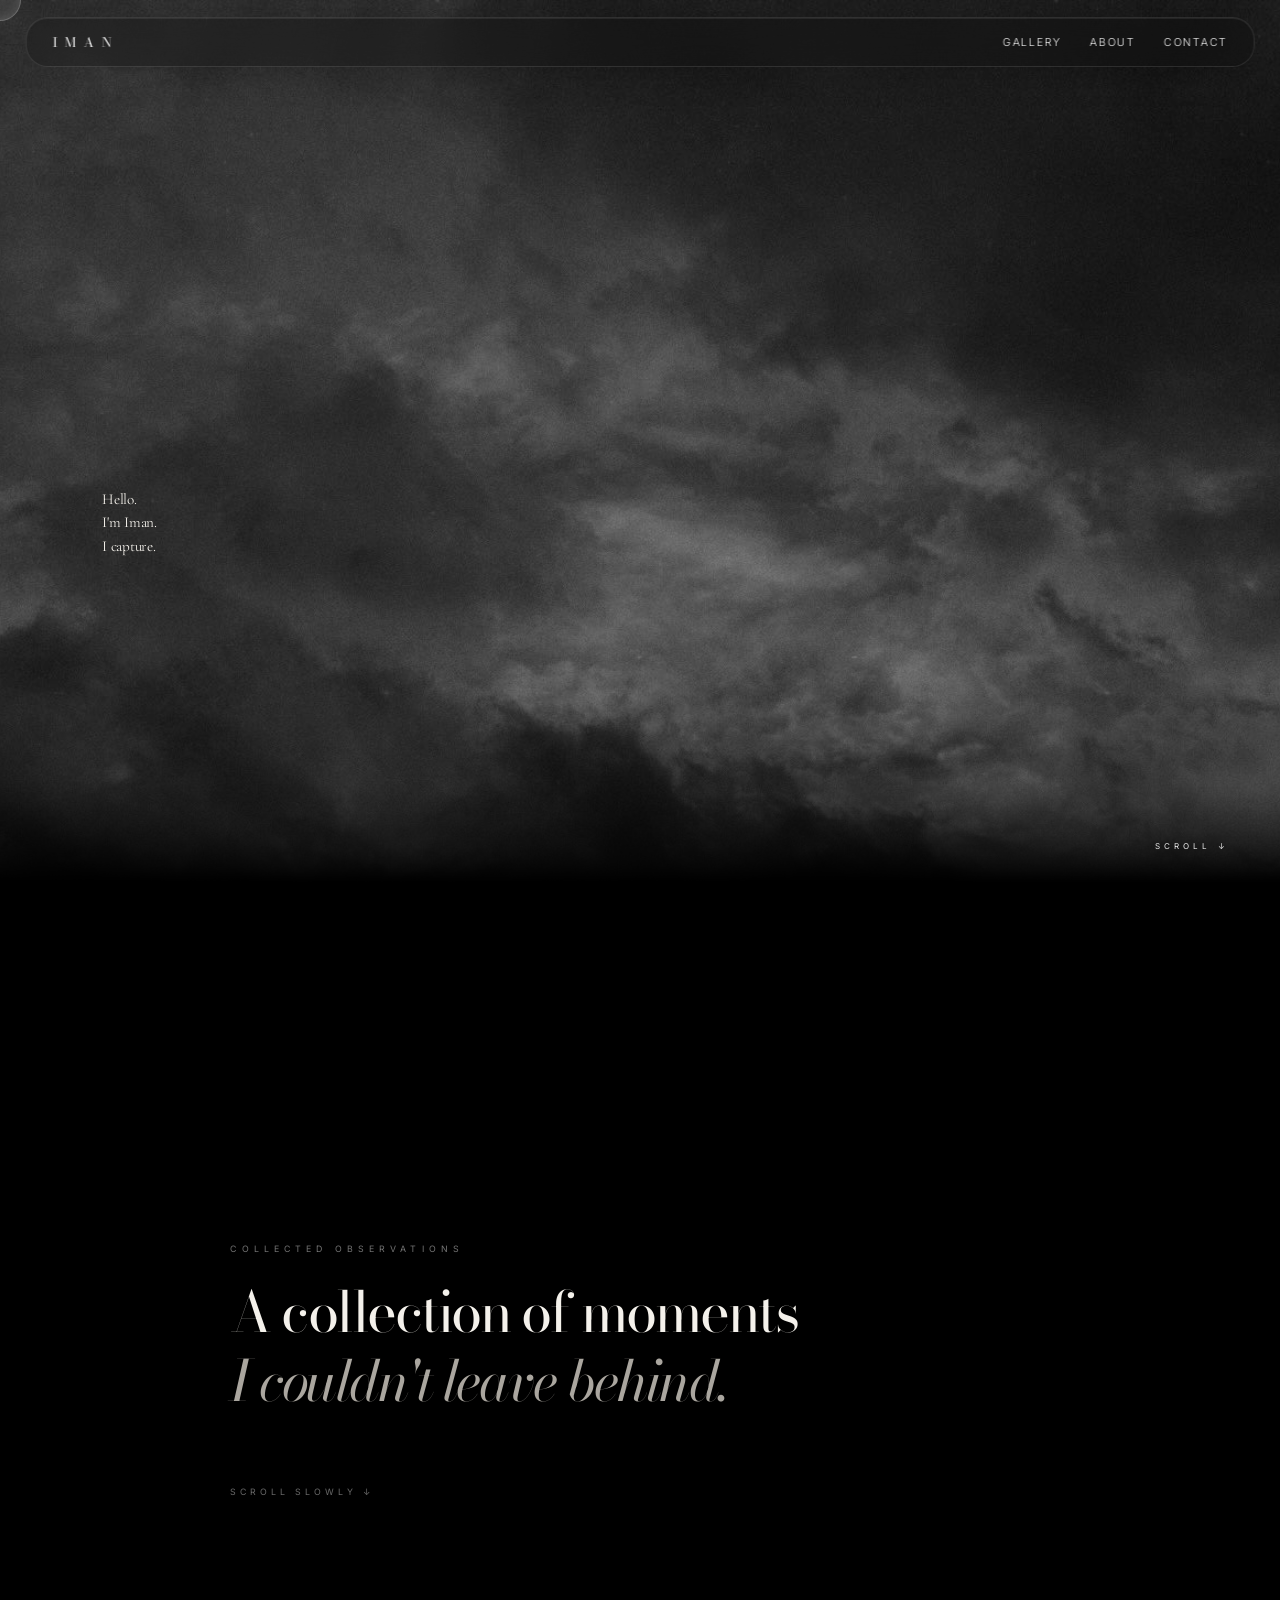
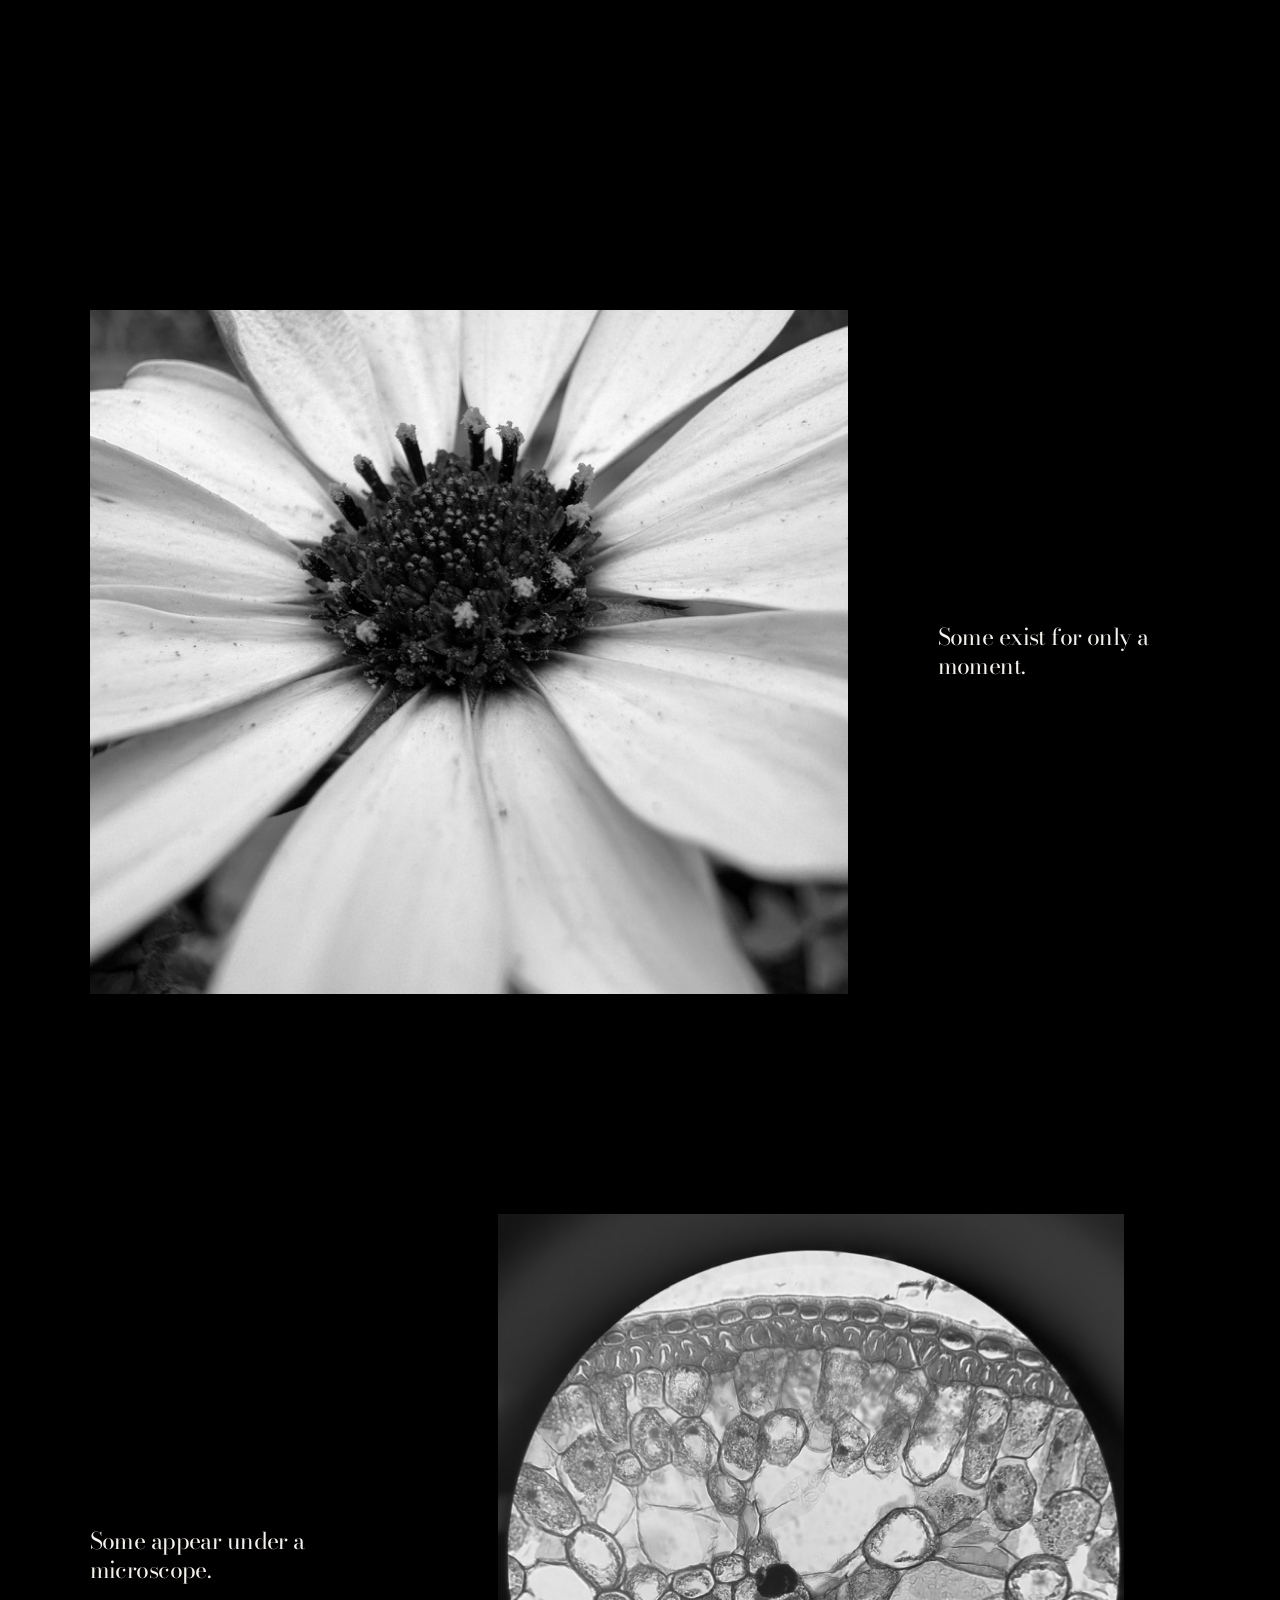
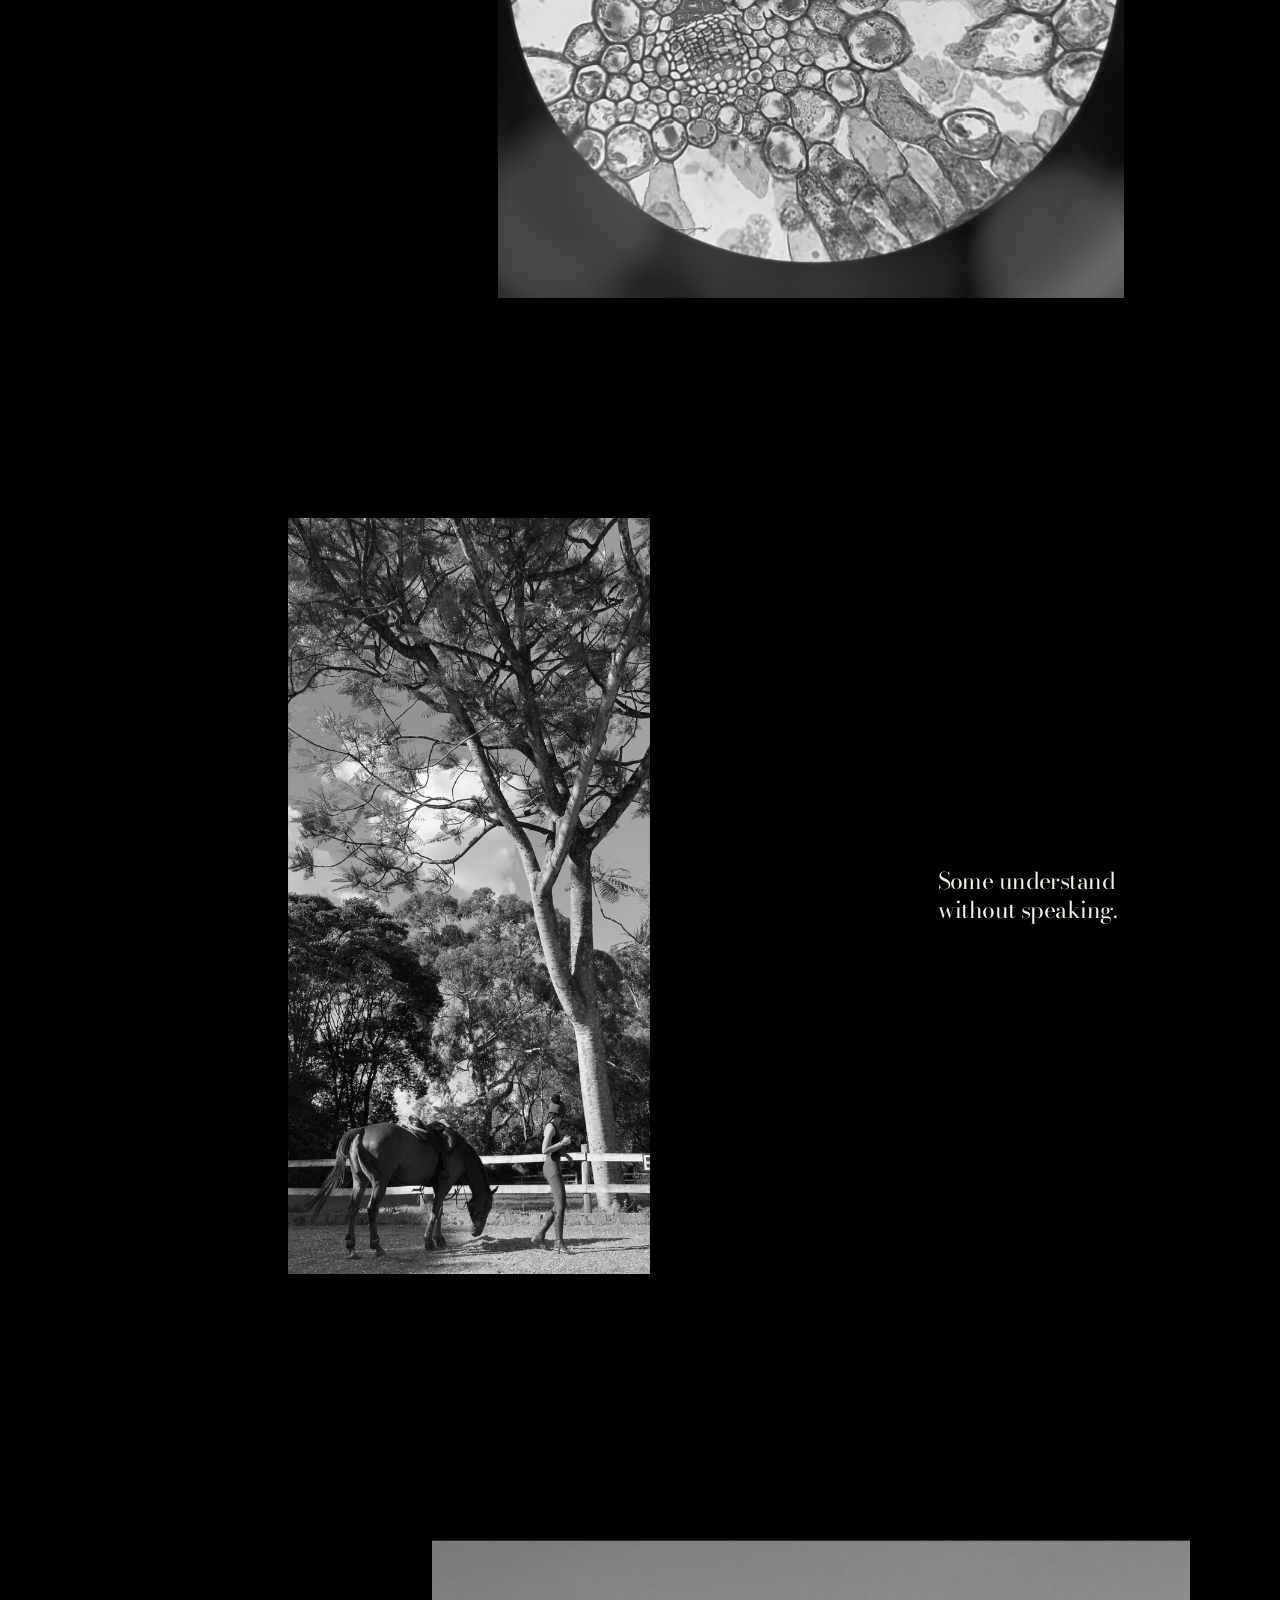
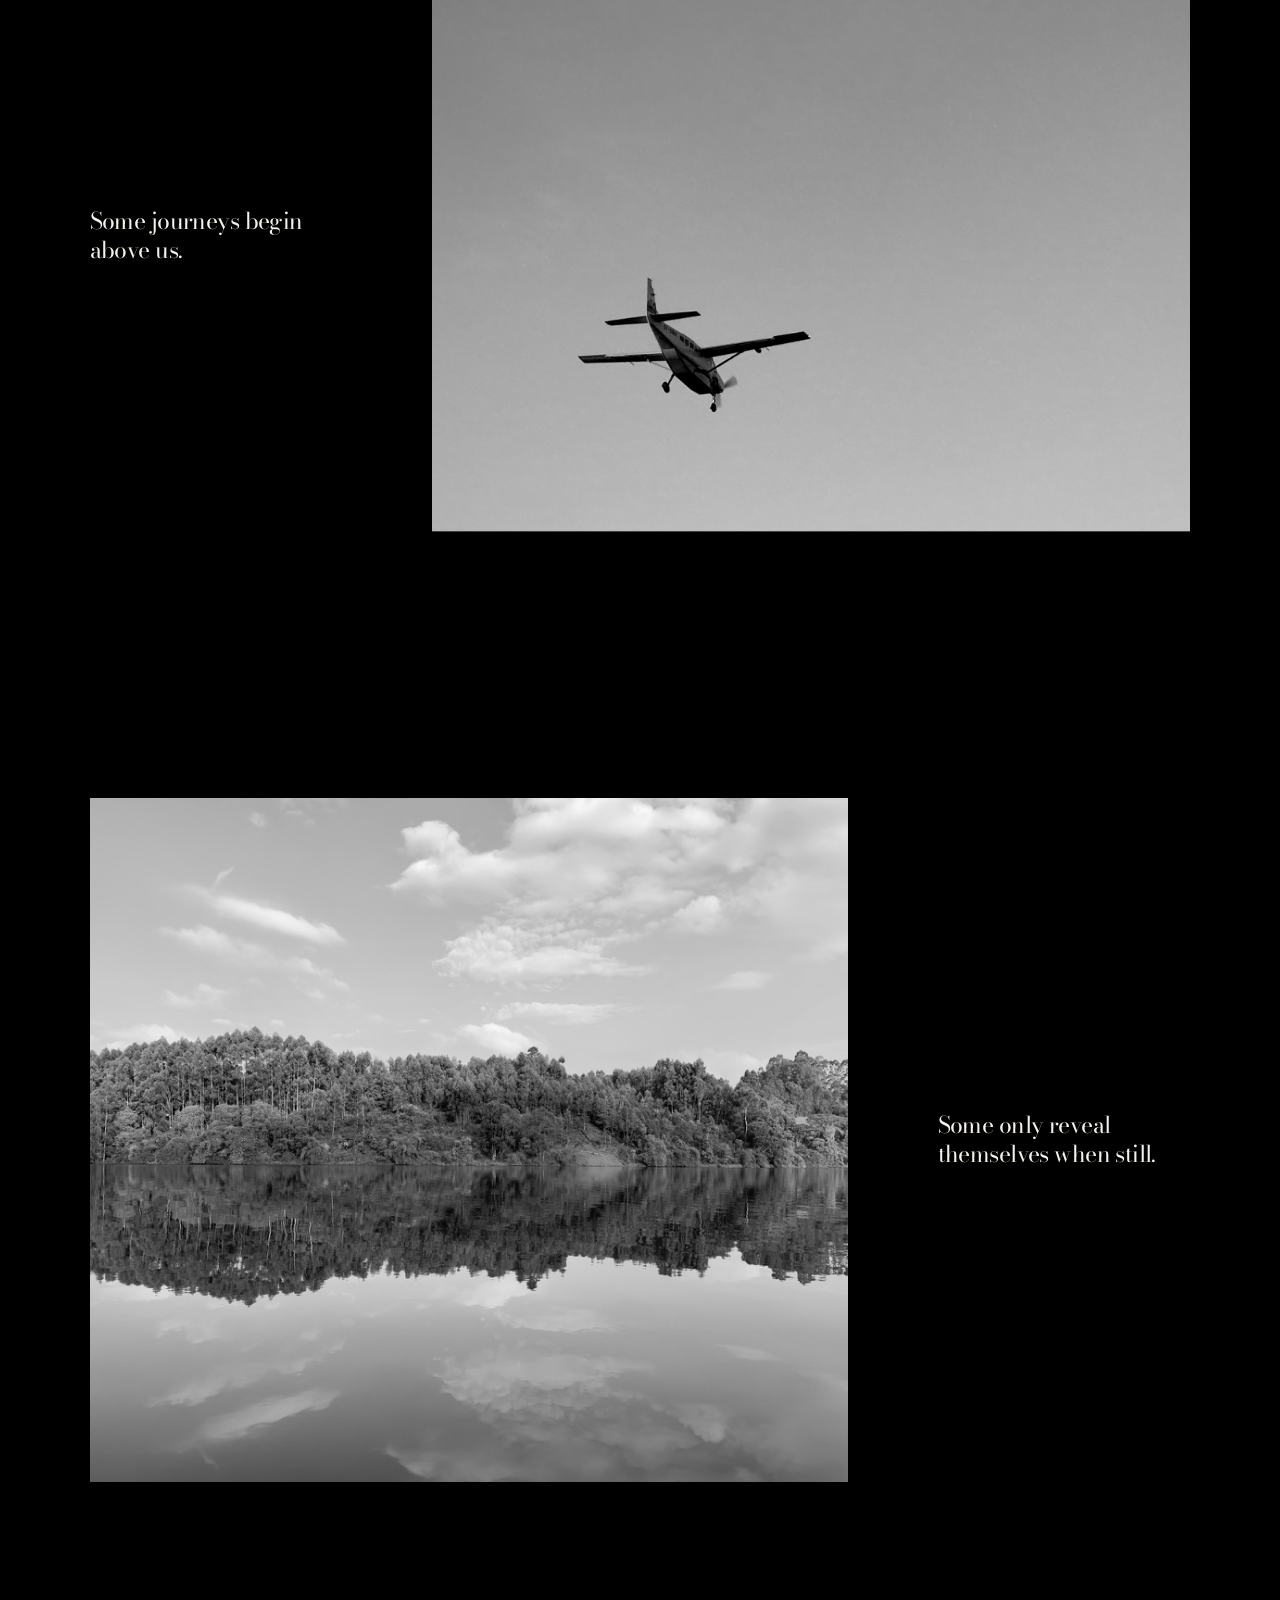
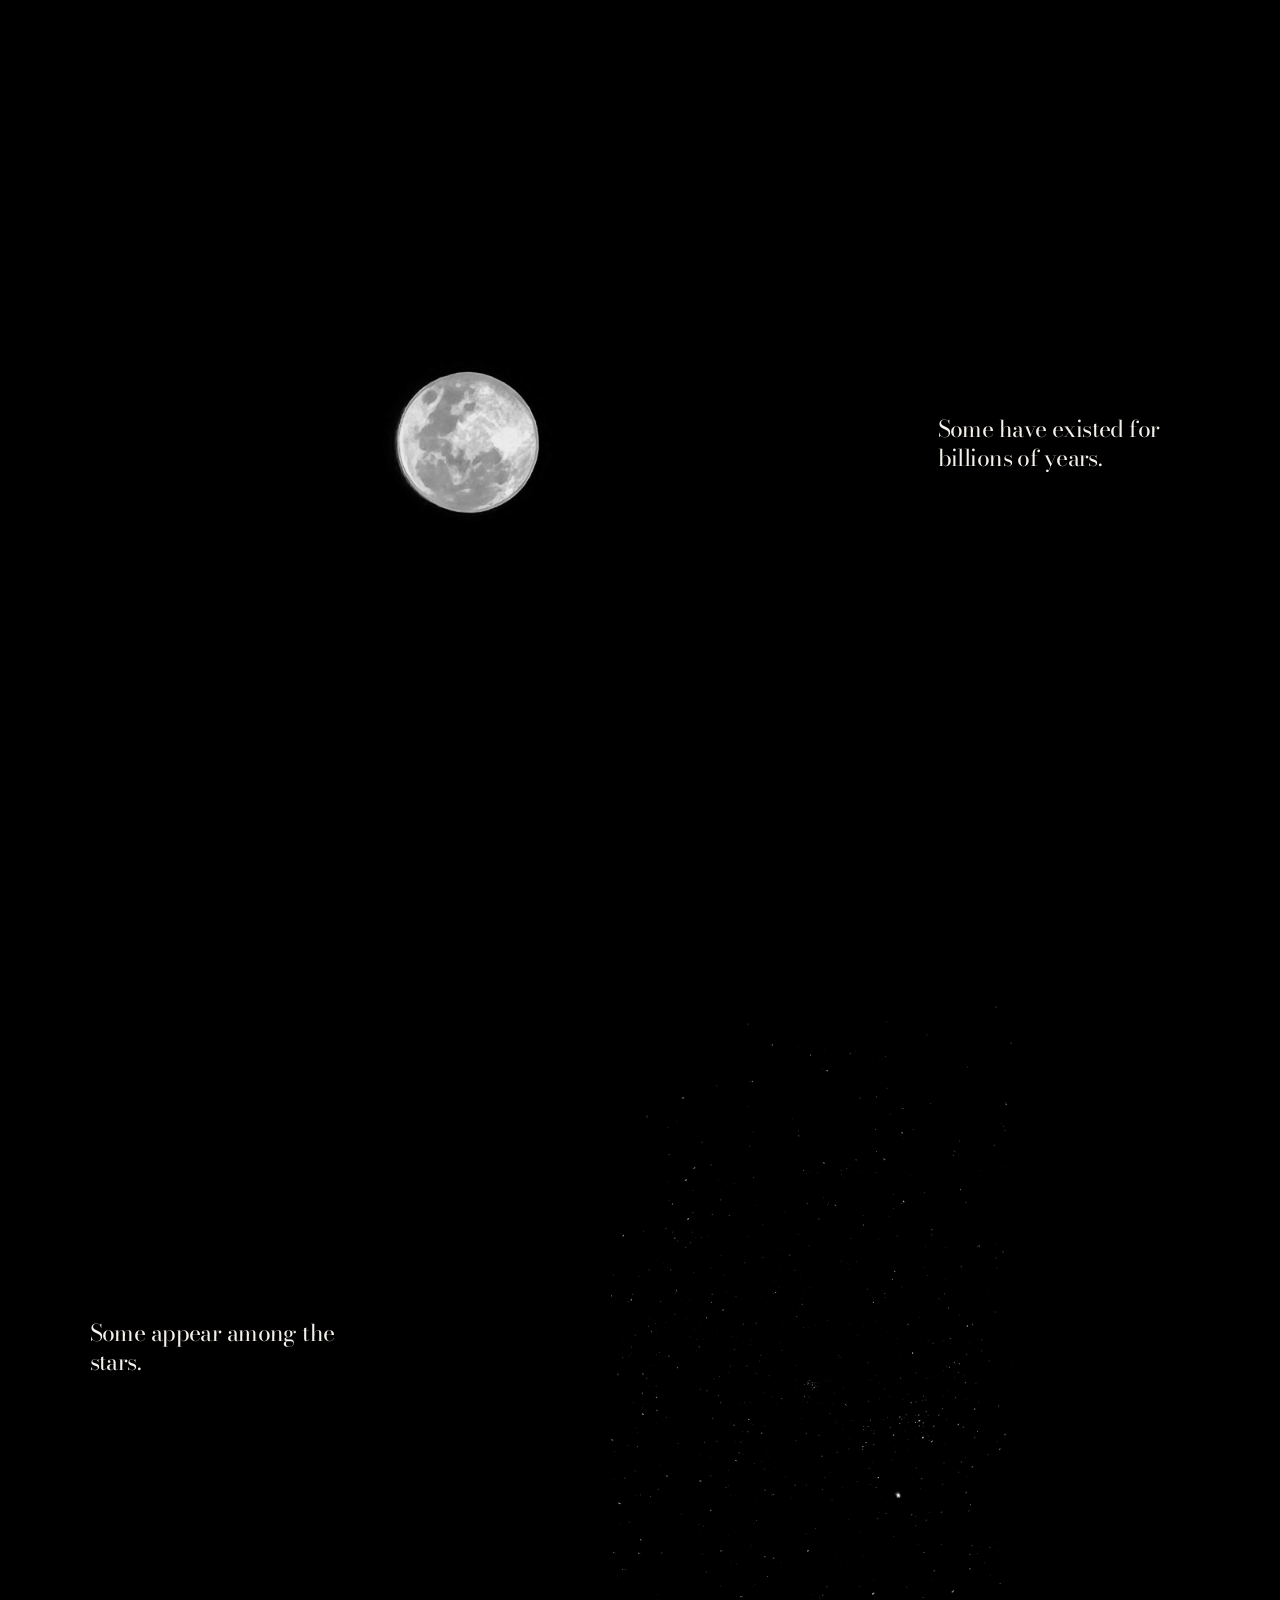
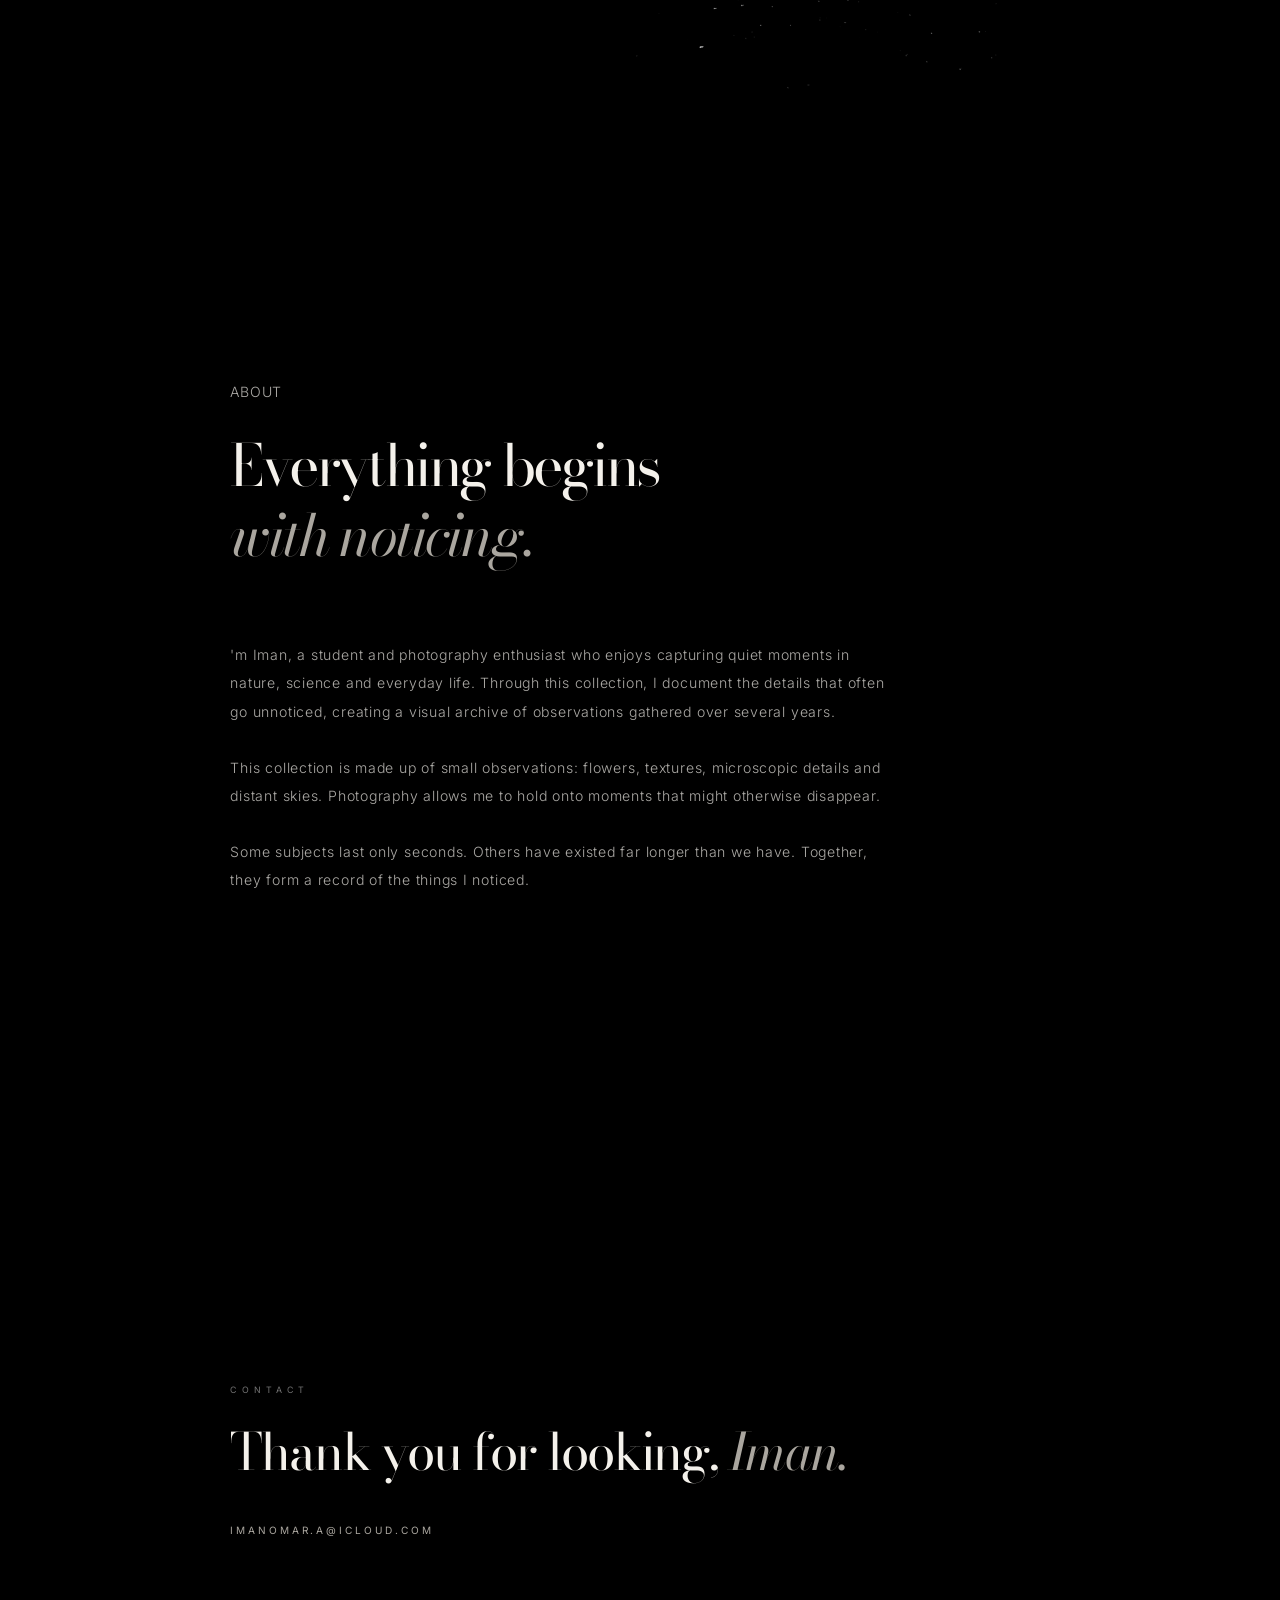
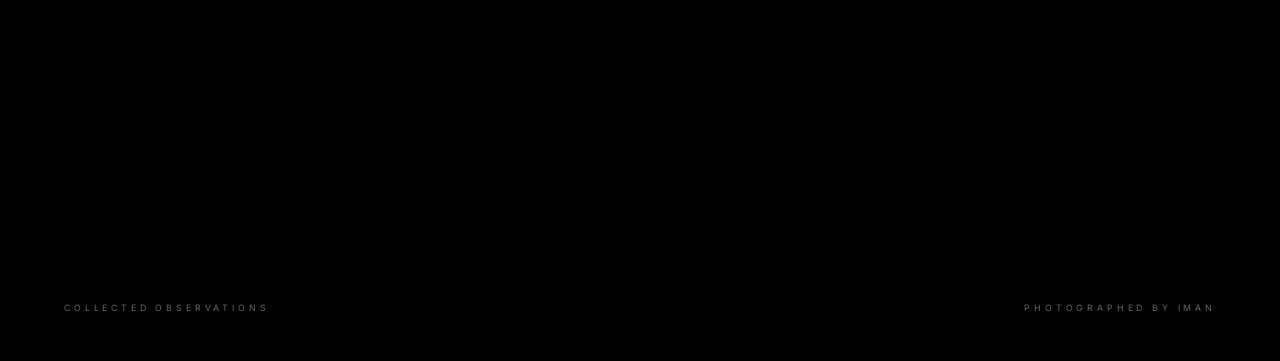
==== index.html @ c2984b93 "Initial photography portfolio" ====
<!DOCTYPE html>
<html lang="en">

<head>
    <meta charset="UTF-8">
    <meta name="viewport" content="width=device-width, initial-scale=1.0">

    <title>Collected Observations | Iman</title>

    <link rel="stylesheet" href="styles.css">
</head>

<body id="top">

    <header class="navbar">

        <div class="logo">
            <a href="#top">IMAN</a>
        </div>

        <nav>
            <a href="gallery.html">Gallery</a>
            <a href="#about">About</a>
            <a href="#contact">Contact</a>
        </nav>
    </header>

    <main>

        <section class="intro">

            <div class="intro-image">
                <img src="images/intro-clouds.jpg" alt="Dark clouds">
            </div>

            <div class="intro-copy">

                <div class="intro-line">
                    <span>Hello.</span>
                </div>

                <div class="intro-line">
                    <span>I'm Iman.</span>
                </div>

                <div class="intro-line">
                    <span>I capture.</span>
                </div>

            </div>

        <a class="intro-scroll" href="#collection">
            Scroll ↓
        </a>
        </section>

<section class="hero" id="collection">
            <p class="hero-small">
                Collected Observations
            </p>

            <h1>
                A collection of moments
                <em>I couldn't leave behind.</em>
            </h1>

            <p class="hero-scroll">
                Scroll slowly ↓
            </p>

        </section>

        <section class="photo-scene flower-scene" id="gallery">

            <div class="photo-wrap">
                <img src="images/flower.jpg" alt="Close-up of a white flower">
            </div>

            <p class="scene-text">
                Some exist for only a moment.
            </p>

        </section>

        <section class="photo-scene microscope-scene">

            <p class="scene-text">
                Some appear under a microscope.
            </p>

            <div class="photo-wrap">
                <img src="images/microscope.jpg" alt="Plant cells viewed under a microscope">
            </div>

        </section>

        <section class="photo-scene horse-scene">

            <div class="photo-wrap">
                <img src="images/horse.jpg" alt="Horse standing in a field">
            </div>

            <p class="scene-text">
                Some understand without speaking.
            </p>

        </section>

        <section class="photo-scene plane-scene">

            <p class="scene-text">
                Some journeys begin above us.
            </p>

            <div class="photo-wrap">
                <img src="images/plane.jpg" alt="Plane flying through the sky">
            </div>

        </section>

        <section class="photo-scene lake-scene">

            <div class="photo-wrap">
                <img src="images/lake.jpg" alt="Lake reflecting the surrounding landscape">
            </div>

            <p class="scene-text">
                Some only reveal themselves when still.
            </p>

        </section>

        <section class="photo-scene moon-scene">

            <div class="photo-wrap">
                <img src="images/moon.jpg" alt="The moon in the night sky">
            </div>

            <p class="scene-text">
                Some have existed for billions of years.
            </p>

        </section>

        <section class="photo-scene stars-scene">

            <p class="scene-text">
                Some appear among the stars.
            </p>

            <div class="photo-wrap">
                <img src="images/stars.jpg" alt="Stars scattered across the night sky">
            </div>

        </section>

        <section class="about" id="about">

            <div class="about-content">

                <p class="section-label">
                    About
                </p>

                <h2>
                    Everything begins
                    <em>with noticing.</em>
                </h2>
<p>'m Iman, a student and photography enthusiast who enjoys capturing quiet moments in nature, science and everyday life.
Through this collection, I document the details that often go unnoticed, creating a visual archive of observations
gathered over several years.</p>
                <p>
                    This collection is made up of small observations: flowers,
                    textures, microscopic details and distant skies. Photography
                    allows me to hold onto moments that might otherwise disappear.
                </p>

                <p>
                    Some subjects last only seconds. Others have existed far longer
                    than we have. Together, they form a record of the things I noticed.
                </p>
            

        </section>

        <section class="contact" id="contact">

            <p class="section-label">
                Contact
            </p>

            <h2>
                Thank you for looking,
                <em>Iman.</em>
            </h2>

            <a href="mailto:imanomar.a@icloud.com">
                imanomar.a@icloud.com
            </a>

        </section>

    </main>

    <footer class="footer">

        <p>
            Collected Observations
        </p>

        <p>
            Photographed by Iman
        </p>

    </footer>

    <div class="cursor"></div>

    <script src="script.js"></script>

</body>

</html>
---- styles.css ----
@import url('https://fonts.googleapis.com/css2?family=Bodoni+Moda:opsz,wght@6..96,400;6..96,500&family=Cormorant+Garamond:wght@300;400&family=Inter:wght@300;400;500&display=swap');
@import url('https://fonts.googleapis.com/css2?family=DM+Serif+Display:ital@0;1&display=swap');/* ==============================
   RESET
============================== */

* {
    margin: 0;
    padding: 0;
    box-sizing: border-box;
    cursor: none !important;
}

html {
    scroll-behavior: smooth;
}

body {
    width: 100%;
    overflow-x: hidden;
    background: #000000;
    color: #f4f1eb;
    font-family: 'Inter', sans-serif;
}

main {
    width: 100%;
}

img {
    display: block;
    max-width: 100%;
}

::selection {
    background: #f4f1eb;
    color: #000000;
}

/* ==============================
   NAVIGATION
============================== */

.navbar {
    position: fixed;
    top: clamp(10px, 1.3vw, 18px);
    left: 50%;
    z-index: 1000;

    width: min(96%, 1500px);
    padding: clamp(12px, 1.1vw, 16px) clamp(18px, 2vw, 28px);

    display: flex;
    align-items: center;
    justify-content: space-between;

    transform: translateX(-50%);

    background: rgba(12, 12, 12, 0.34);
    border: 1px solid rgba(255, 255, 255, 0.11);
    border-radius: 22px;

    backdrop-filter: blur(18px) saturate(120%);
    -webkit-backdrop-filter: blur(18px) saturate(120%);

    box-shadow:
        0 8px 32px rgba(0, 0, 0, 0.18),
        inset 0 1px 0 rgba(255, 255, 255, 0.07);

    mix-blend-mode: normal;
}

.logo {
    color: #ffffff;
    font-family: 'Bodoni Moda', serif;
    font-size: 0.82rem;
    font-weight: 400;
    letter-spacing: 0.48rem;
}

.logo a {
    color: inherit;
    text-decoration: none;
}

nav {
    display: flex;
    align-items: center;
    gap: clamp(20px, 2.2vw, 38px);
}

nav a {
    color: rgba(255, 255, 255, 0.94);
    text-decoration: none;
    text-transform: uppercase;

    font-family: 'Inter', sans-serif;
    font-size: clamp(0.68rem, 0.76vw, 0.88rem);
    font-weight: 300;
    letter-spacing: 0.16em;

    white-space: nowrap;
    transition: opacity 0.3s ease;
}

nav a:hover,
.logo a:hover {
    opacity: 0.45;
}

/* ==============================
   INTRO — FULL SCREEN IMAGE REVEAL
============================== */

.intro {
    position: relative;
    width: 100%;
    height: 100vh;
    min-height: 100svh;
    overflow: hidden;
    background: #000000;
}

.intro::after {
    content: "";
    position: absolute;
    left: 0;
    bottom: 0;

    width: 100%;
    height: 220px;

    z-index: 2;
    pointer-events: none;

    background: linear-gradient(to bottom,
            rgba(0, 0, 0, 0),
            rgba(0, 0, 0, 0.35),
            #000000 92%);
}

.intro-background,
.intro-image {
    position: absolute;
    inset: 0;
    z-index: 1;
    width: 100%;
    height: 100%;
    overflow: hidden;
}

.intro-background::after,
.intro-image::after {
    content: "";
    position: absolute;
    inset: 0;
    background: rgba(0, 0, 0, 0.24);
    pointer-events: none;
}

.intro-background img,
.intro-image img {
    position: absolute;
    inset: 0;
    width: 100%;
    height: 100%;
    max-width: none;
    object-fit: cover;
    object-position: center center;

    opacity: 0;
    filter: grayscale(100%) brightness(0.56) contrast(0.94);
    transform: scale(1.045);

    animation: introImage 4s ease forwards;
}

@keyframes introImage {
    from {
        opacity: 0;
        transform: scale(1.045);
    }

    to {
        opacity: 1;
        transform: scale(1);
    }
}

.page-loaded .intro-background img,
.page-loaded .intro-image img {
    opacity: 1;
    filter: grayscale(15%) brightness(0.7) contrast(0.95);
    transform: scale(1);
}

.intro-copy {

    position: absolute;

    left: clamp(24px, 8vw, 120px);

    top: 58%;

    transform: translateY(-50%);

    z-index: 3;

}

.intro-line {
    overflow: hidden;
}

.intro-line+.intro-line {
    margin-top: 2px;
}

.intro-line span {

    font-family: "Cormorant Garamond", serif;

    font-size: clamp(0.95rem, 1.05vw, 1.15rem);

    font-weight: 400;

    line-height: 1.28;

    letter-spacing: -.02em;

    opacity: 0;

    transform: translateY(20px);

    animation: introText 1.6s ease forwards;

}

@keyframes introText {

    from {

        opacity: 0;
        transform: translateY(20px);

    }

    to {

        opacity: 1;
        transform: translateY(0);

    }

}

.intro-line:nth-child(1) span {
    animation-delay: .3s;
}

.intro-line:nth-child(2) span {
    animation-delay: .9s;
}

.intro-line:nth-child(3) span {
    animation-delay: 1.5s;
}

.page-loaded .intro-line span {
    opacity: 1;
    transform: translateY(0);
    filter: blur(0);
}

.intro-scroll {
    position: absolute;
    right: clamp(24px, 4vw, 64px);
    bottom: clamp(44px, 5.5vh, 74px);
    z-index: 3;

    color: rgba(255, 255, 255, 0.9);
    text-decoration: none;
    text-shadow: 0 0 10px rgba(0, 0, 0, 0.82);

    font-size: clamp(0.5rem, 0.55vw, 0.62rem);
    letter-spacing: 0.26rem;
    text-transform: uppercase;
    white-space: nowrap;

    transition: opacity 0.3s ease;
}

.intro-scroll:hover {
    opacity: 0.58;
}

/* ==============================
   HERO
============================== */

.hero {
    width: 100%;
    min-height: 100vh;
    padding: 130px 18% 90px;
    display: flex;
    flex-direction: column;
    align-items: flex-start;
    justify-content: center;
}

.hero-small {
    margin-bottom: 28px;
    color: #747474;
    font-size: 0.55rem;
    letter-spacing: 0.32rem;
    text-transform: uppercase;
}

.hero h1 {
    max-width: 850px;
    font-family: 'Bodoni Moda', serif;
    font-size: clamp(2.7rem, 4.4vw, 4.9rem);
    font-weight: 400;
    line-height: 1.08;
    letter-spacing: -0.045em;
}

.hero h1 em {
    display: block;
    margin-top: 8px;
    color: #aaa69f;
    font-style: italic;
    font-weight: 400;
}

.hero-scroll {
    margin-top: 75px;
    color: #696969;
    font-size: 0.55rem;
    letter-spacing: 0.25rem;
    text-transform: uppercase;
}

/* ==============================
   GALLERY
============================== */

.photo-scene {
    width: 100%;
    min-height: 100vh;
    padding: 110px 7%;
    display: grid;
    grid-template-columns: minmax(0, 3fr) minmax(210px, 1fr);
    align-items: center;
    gap: clamp(45px, 7vw, 120px);
    background: #000000;
    color: #f4f1eb;
}

.photo-wrap {
    width: 100%;
    height: min(76vh, 780px);
    overflow: hidden;
}

.photo-wrap img {
    width: 100%;
    height: 100%;
    object-fit: cover;
    object-position: center;
    filter: grayscale(100%);
    transform: scale(1.04);
    transition:
        filter 1.5s ease,
        transform 1.7s cubic-bezier(0.22, 1, 0.36, 1);
}

.photo-wrap img.in-view {
    filter: grayscale(0%);
    transform: scale(1);
}

.photo-wrap:hover img.in-view {
    transform: scale(1.02);
}

.scene-text {
    max-width: 290px;
    font-family: 'Bodoni Moda', serif;
    font-size: clamp(1.3rem, 1.8vw, 2rem);
    font-weight: 400;
    line-height: 1.25;
    letter-spacing: -0.025em;
}

.flower-scene .photo-wrap img,
.lake-scene .photo-wrap img {
    object-fit: cover;
}

.microscope-scene,
.plane-scene,
.stars-scene {
    grid-template-columns: minmax(210px, 1fr) minmax(0, 3fr);
}

.microscope-scene .scene-text,
.plane-scene .scene-text,
.stars-scene .scene-text {
    grid-column: 1;
    grid-row: 1;
}

.microscope-scene .photo-wrap,
.plane-scene .photo-wrap,
.stars-scene .photo-wrap {
    grid-column: 2;
    grid-row: 1;
}

.microscope-scene .photo-wrap img,
.plane-scene .photo-wrap img,
.moon-scene .photo-wrap img,
.stars-scene .photo-wrap img {
    object-fit: contain;
}

.horse-scene .photo-wrap {
    height: min(84vh, 900px);
}

.horse-scene .photo-wrap img {
    object-fit: contain;
}

/* ==============================
   ABOUT
============================== */

.about {
    width: 100%;
    min-height: 100vh;
    padding: 150px 18%;
    display: flex;
    align-items: center;
    justify-content: center;
    background: #000000;
}

.about-content {
    width: 100%;
    max-width: 850px;
}

.section-label {
    display: block;
    margin-bottom: 28px;
    color: #737373;
    font-family: 'Inter', sans-serif;
    font-size: 0.55rem;
    font-weight: 400;
    letter-spacing: 0.32rem;
    text-transform: uppercase;
}

.about h2 {
    max-width: 820px;
    margin-bottom: 75px;
    font-family: 'Bodoni Moda', serif;
    font-size: clamp(2.8rem, 4.5vw, 4.9rem);
    font-weight: 400;
    line-height: 1.08;
    letter-spacing: -0.045em;
}

.about h2 em {
    display: block;
    margin-top: 8px;
    color: #aaa69f;
    font-style: italic;
    font-weight: 400;
}

.about p {
    max-width: 670px;
    margin-bottom: 28px;
    color: rgba(244, 241, 235, 0.7);
    font-family: 'Inter', sans-serif;
    font-size: 0.88rem;
    font-weight: 300;
    line-height: 2;
    letter-spacing: 0.055em;
}

/* ==============================
   CONTACT
============================== */

.contact {
    width: 100%;
    min-height: 80vh;
    padding: 140px 18%;
    display: flex;
    flex-direction: column;
    align-items: flex-start;
    justify-content: center;
    background: #000000;
}

.contact h2 {
    max-width: 720px;
    margin-bottom: 45px;
    font-family: 'Bodoni Moda', serif;
    font-size: clamp(2.5rem, 4vw, 4.5rem);
    font-weight: 400;
    line-height: 1.1;
    letter-spacing: -0.04em;
}

.contact h2 em {
    color: #aaa69f;
    font-style: italic;
    font-weight: 400;
}

.contact a {
    color: #aaa69f;
    text-decoration: none;
    text-transform: uppercase;
    font-size: 0.63rem;
    letter-spacing: 0.18rem;
    transition: color 0.3s ease;
}

.contact a:hover {
    color: #ffffff;
}

/* ==============================
   FOOTER
============================== */

.footer {
    width: 100%;
    padding: 80px 5% 45px;
    display: flex;
    justify-content: space-between;
    gap: 30px;
    color: #666666;
    font-size: 0.55rem;
    letter-spacing: 0.24rem;
    line-height: 1.8;
    text-transform: uppercase;
}

/* ==============================
   CURSOR
============================== */
.cursor {
    position: fixed;

    width: 42px;
    height: 42px;

    border-radius: 50%;

    pointer-events: none;

    left: 0;
    top: 0;

    transform: translate(-50%, -50%);

    background: rgba(255, 255, 255, .08);

    backdrop-filter: blur(12px);
    -webkit-backdrop-filter: blur(12px);

    border: 1px solid rgba(255, 255, 255, .25);

    box-shadow:
        inset 0 0 12px rgba(255, 255, 255, .15),
        0 0 35px rgba(255, 255, 255, .05);

    transition:
        width .35s,
        height .35s,
        transform .12s linear;

    z-index: 9999;

}

/* ==============================
   TABLET
============================== */

@media screen and (max-width: 1000px) {
    .intro-copy {
        left: 10%;
    }

    .hero,
    .about,
    .contact {
        padding-left: 10%;
        padding-right: 10%;
    }

    .photo-scene,
    .microscope-scene,
    .plane-scene,
    .stars-scene {
        padding-left: 6%;
        padding-right: 6%;
        gap: 45px;
        grid-template-columns: minmax(0, 2.3fr) minmax(180px, 1fr);
    }

    .microscope-scene,
    .plane-scene,
    .stars-scene {
        grid-template-columns: minmax(180px, 1fr) minmax(0, 2.3fr);
    }
}

/* ==============================
   PHONE
============================== */

@media screen and (max-width: 768px) {
    * {
        cursor: auto !important;
    }

    .cursor {
        display: none;
    }

    .navbar {
        top: 10px;
        width: calc(100% - 20px);
        padding: 12px 14px;
        border-radius: 17px;
    }

    .logo {
        font-size: 0.68rem;
        letter-spacing: 0.28rem;
    }

    nav {
        gap: 11px;
    }

    nav a {
        font-size: 0.58rem;
        font-weight: 300;
        letter-spacing: 0.1em;
    }

    .intro {
        height: 100svh;
        min-height: 100svh;
    }

    .intro-background img,
    .intro-image img {
        object-position: center center;
    }

    .intro-copy {
        left: 24px;
        right: 24px;
        top: 58%;
    }

    .intro-line span {
        font-size: clamp(0.94rem, 4.2vw, 1.08rem);
        line-height: 1.25;
    }

    .intro-scroll {
        right: 24px;
        bottom: 42px;
    }

    .hero,
    .about,
    .contact {
        min-height: 100svh;
        padding: 100px 24px 70px;
    }

    .hero h1 {
        font-size: clamp(2.3rem, 11vw, 3.5rem);
    }

    .photo-scene,
    .microscope-scene,
    .plane-scene,
    .stars-scene {
        min-height: auto;
        padding: 100px 24px;
        display: flex;
        flex-direction: column;
        align-items: flex-start;
        gap: 34px;
    }

    .photo-wrap,
    .horse-scene .photo-wrap {
        width: 100%;
        height: auto;
        max-height: none;
        order: initial;
    }

    .photo-wrap img,
    .horse-scene .photo-wrap img {
        width: 100%;
        height: auto;
        max-height: 78vh;
        object-fit: contain;
    }

    .scene-text {
        width: 100%;
        max-width: 310px;
        order: initial;
    }

    .about h2 {
        margin-bottom: 55px;
        font-size: clamp(2.5rem, 11vw, 3.6rem);
    }

    .about p {
        font-size: 0.82rem;
        line-height: 1.9;
    }

    .footer {
        padding: 60px 24px 35px;
        flex-direction: column;
    }
}

.gallery-grid {

    min-height: 100vh;

    padding: 140px 7% 120px;

    display: grid;

    grid-template-columns: repeat(3, 1fr);

    align-content: center;

    gap: 22px;

    background: #000;

}

/* ===========================
   GALLERY PAGE
=========================== */

.gallery-page {

    min-height: 100vh;

    padding: 160px 8% 100px;

}

.gallery-title {

    margin-top: 25px;
    margin-bottom: 90px;

    font-family: 'Bodoni Moda', serif;

    font-size: clamp(3rem, 5vw, 5.5rem);

    font-weight: 400;

    line-height: 1.05;

    letter-spacing: -.04em;

}

.gallery-title em {

    display: block;

    color: #a9a39b;

    font-style: italic;

}

.gallery-grid {

    display: grid;

    grid-template-columns: repeat(auto-fit, minmax(320px, 1fr));

    gap: 28px;

}

.gallery-grid img {

    width: 100%;

    aspect-ratio: 4/5;

    object-fit: cover;

    filter: grayscale(100%);

    transition:

        filter 1s ease,

        transform 1.2s cubic-bezier(.22, 1, .36, 1);

}

.gallery-grid img:hover {

    filter: grayscale(0%);

    transform: scale(1.02);

}
.archive-notes {

    width: min(520px, 90%);

    margin: 120px auto;

    color: rgba(255, 255, 255, .82);

    text-align: center;

}

.archive-notes {

    width: min(520px, 90%);

    margin: 120px auto;

    color: rgba(255, 255, 255, .82);

    text-align: center;

}

.archive-notes h3 {

    font-family: "DM Serif Display", cursive;

    font-size: 1.0rem;

    font-weight: 200;

    margin-bottom: 20px;

    color: #f4f1eb;

}

.archive-notes p {

    font-family: "Cormorant Garamond", serif;

    font-style: italic;

    font-size: 0.9rem;

    line-height: 1.2;

    margin-bottom: 25px;

}

.archive-notes ul,
.archive-notes ol {

    font-family: "Cormorant Garamond", serif;

    font-size: 1.05rem;

    line-height: 2;

    display: inline-block;

    text-align: left;

    margin-bottom: 35px;

}

.archive-notes strong {

    font-weight: 600;

}
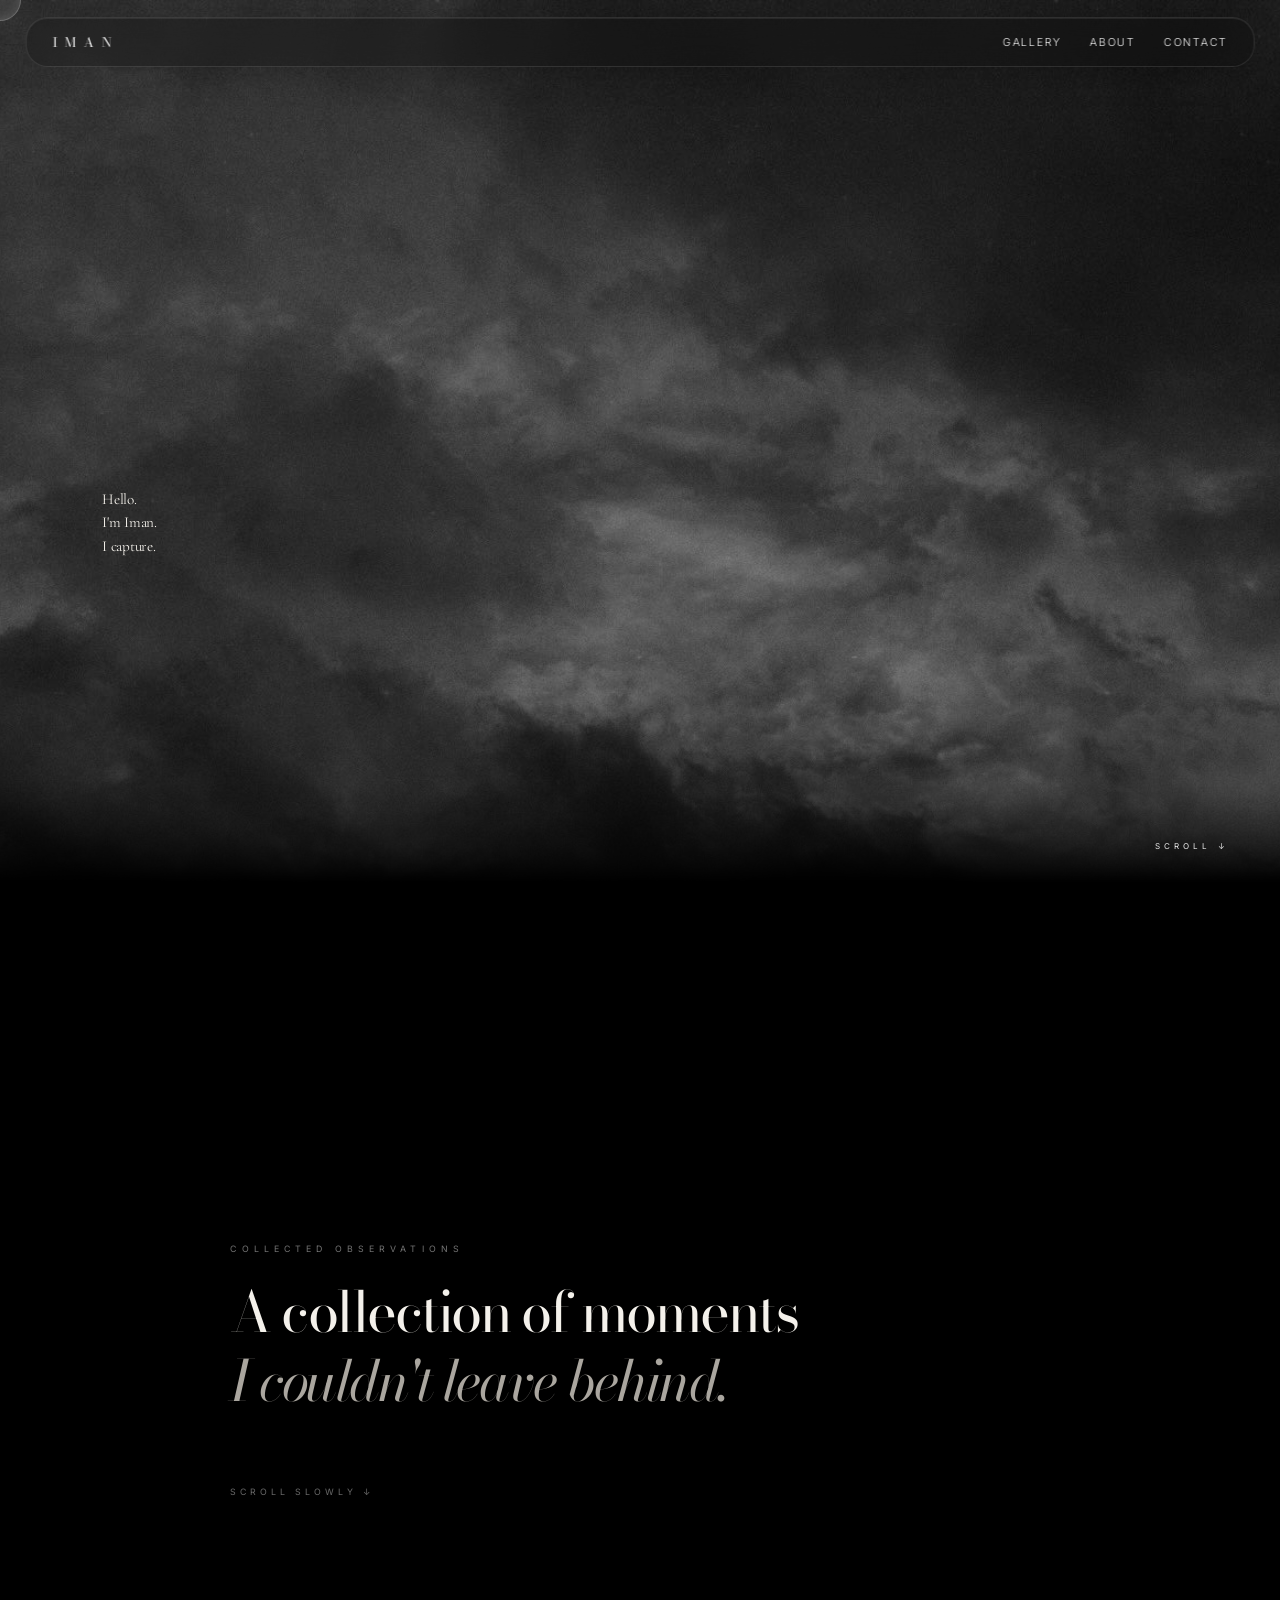
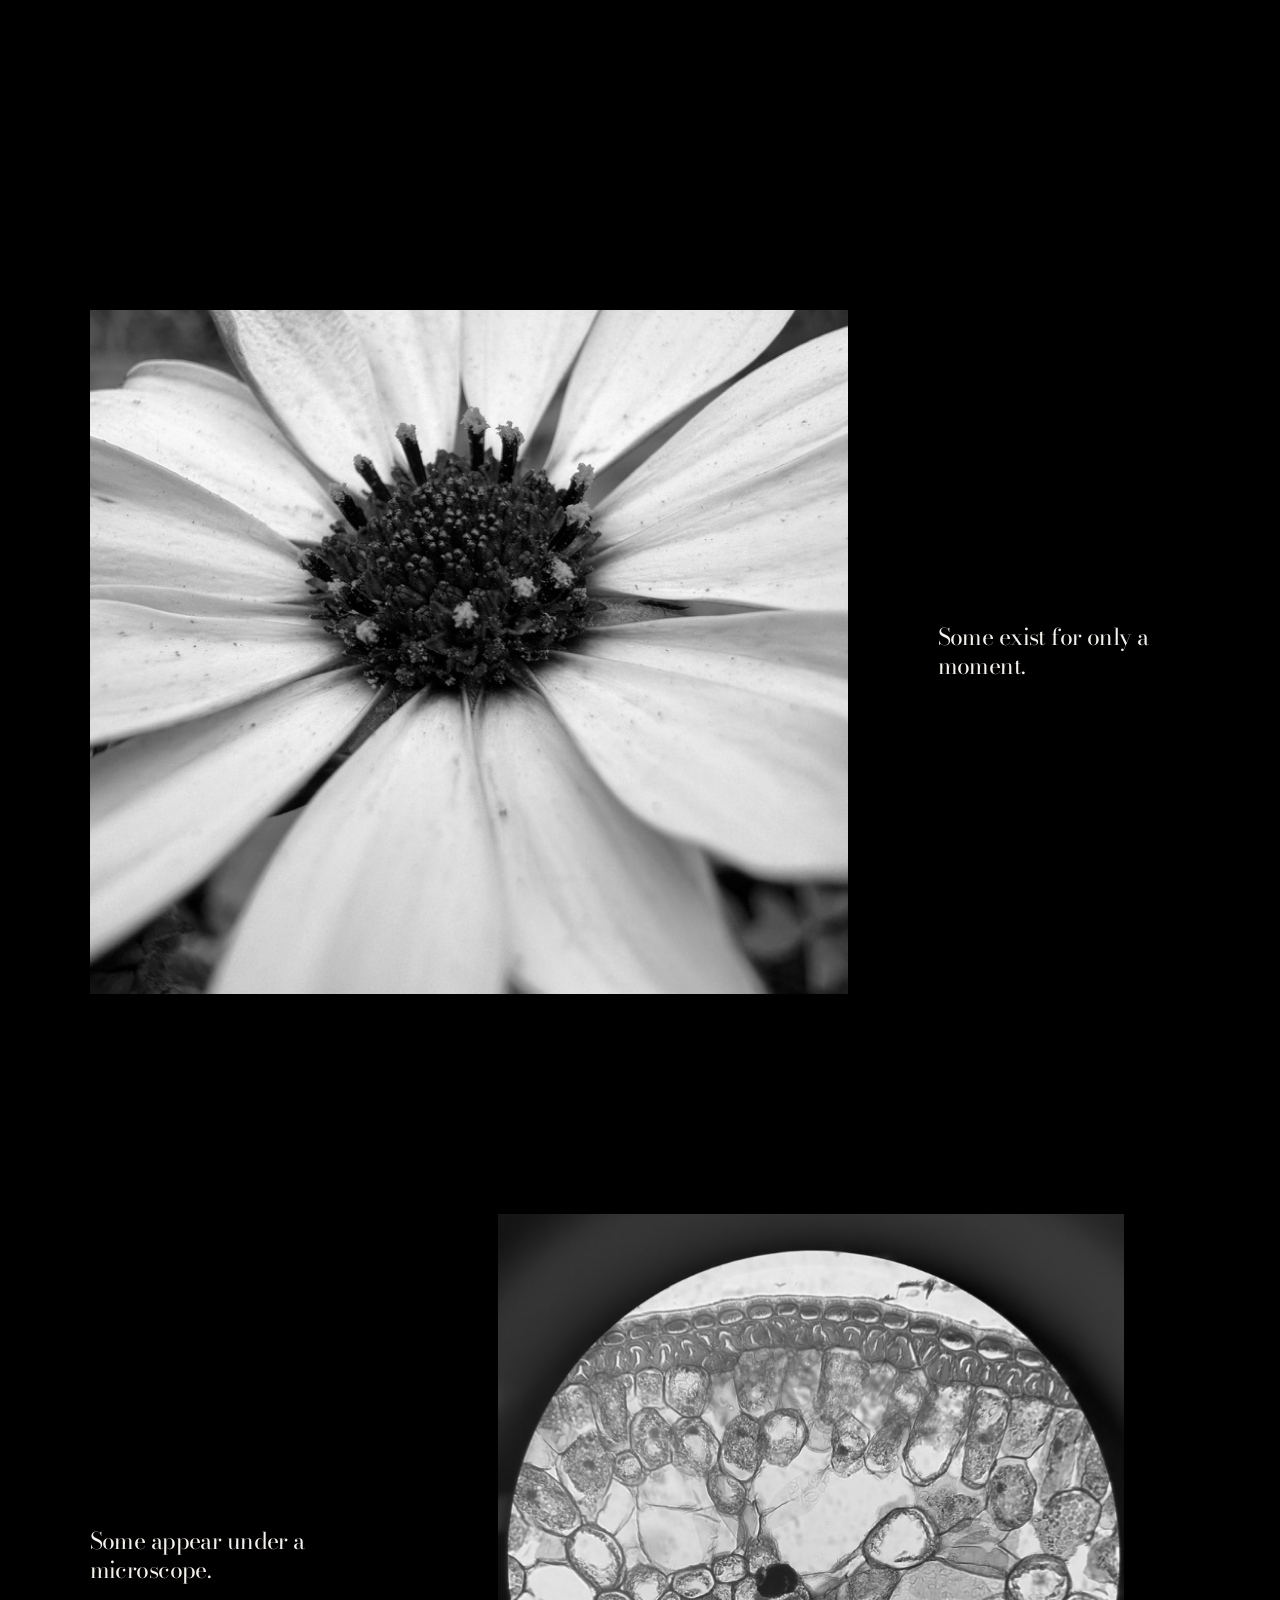
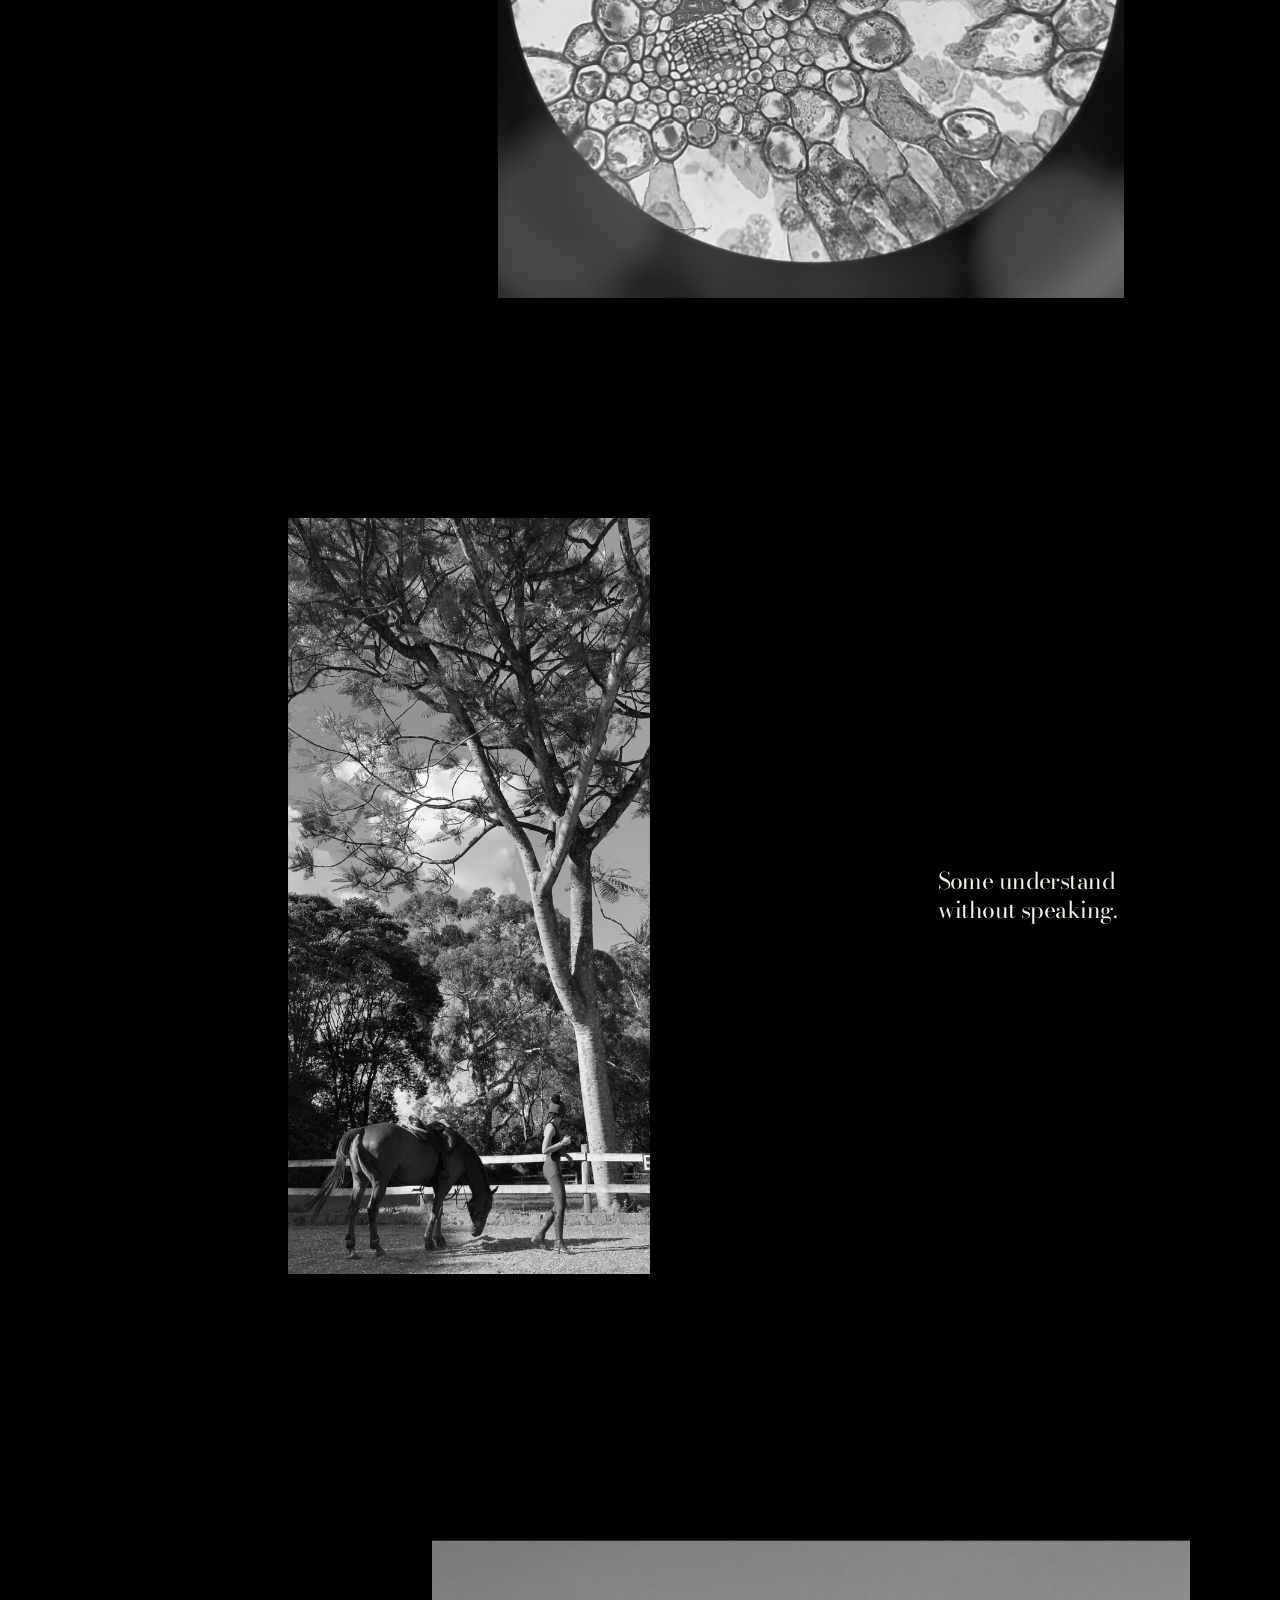
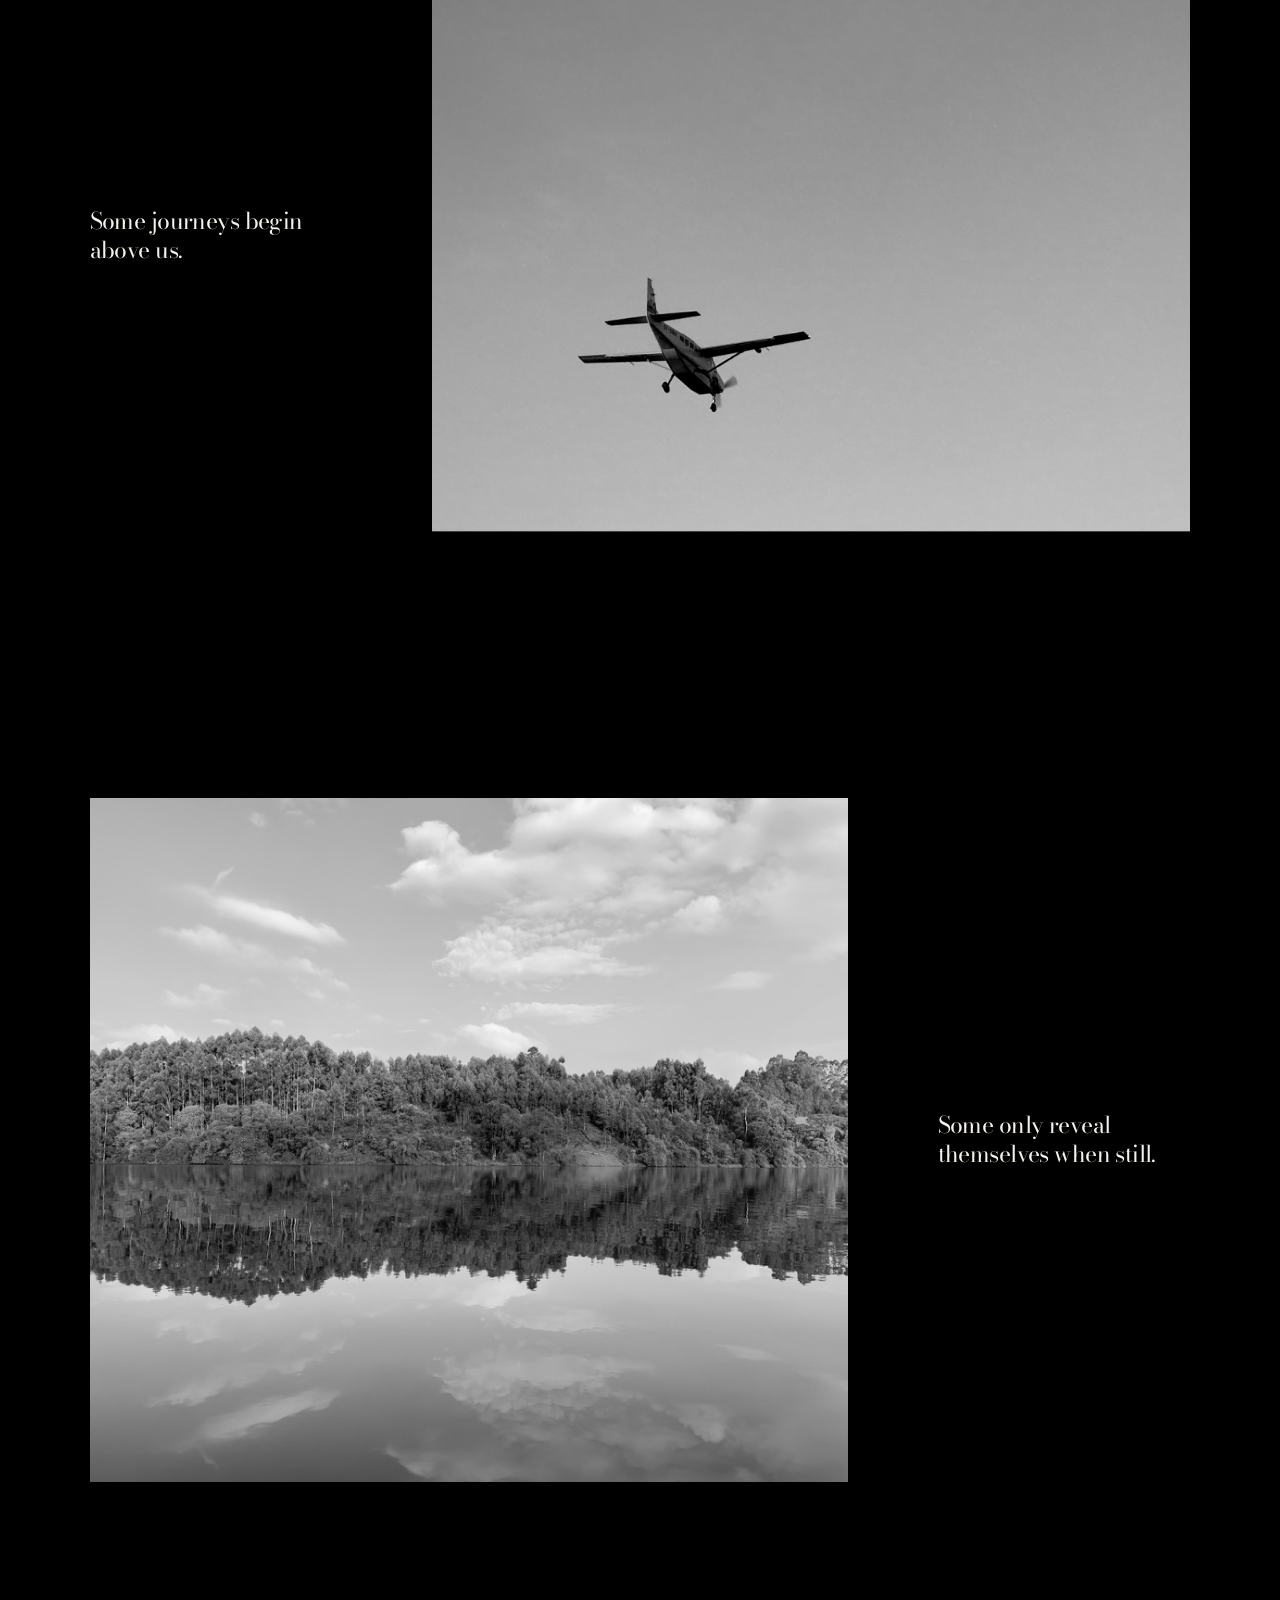
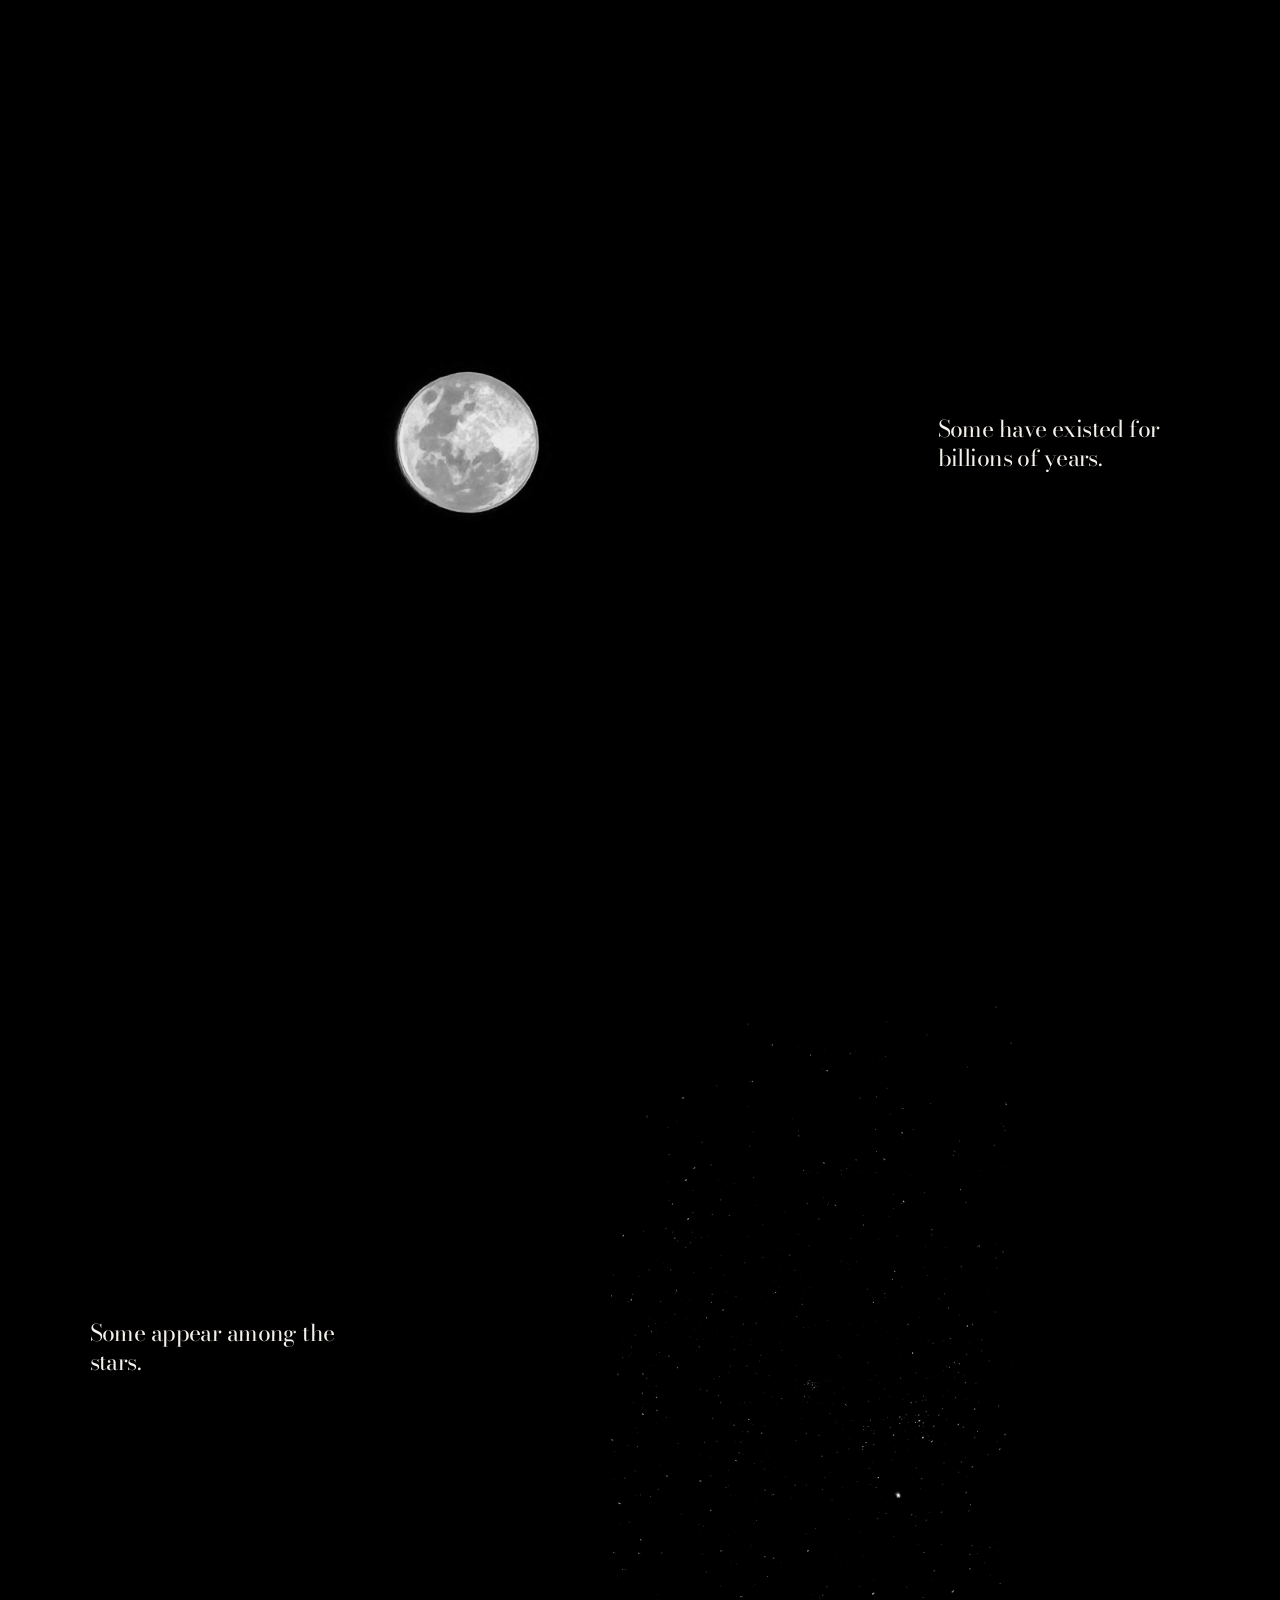
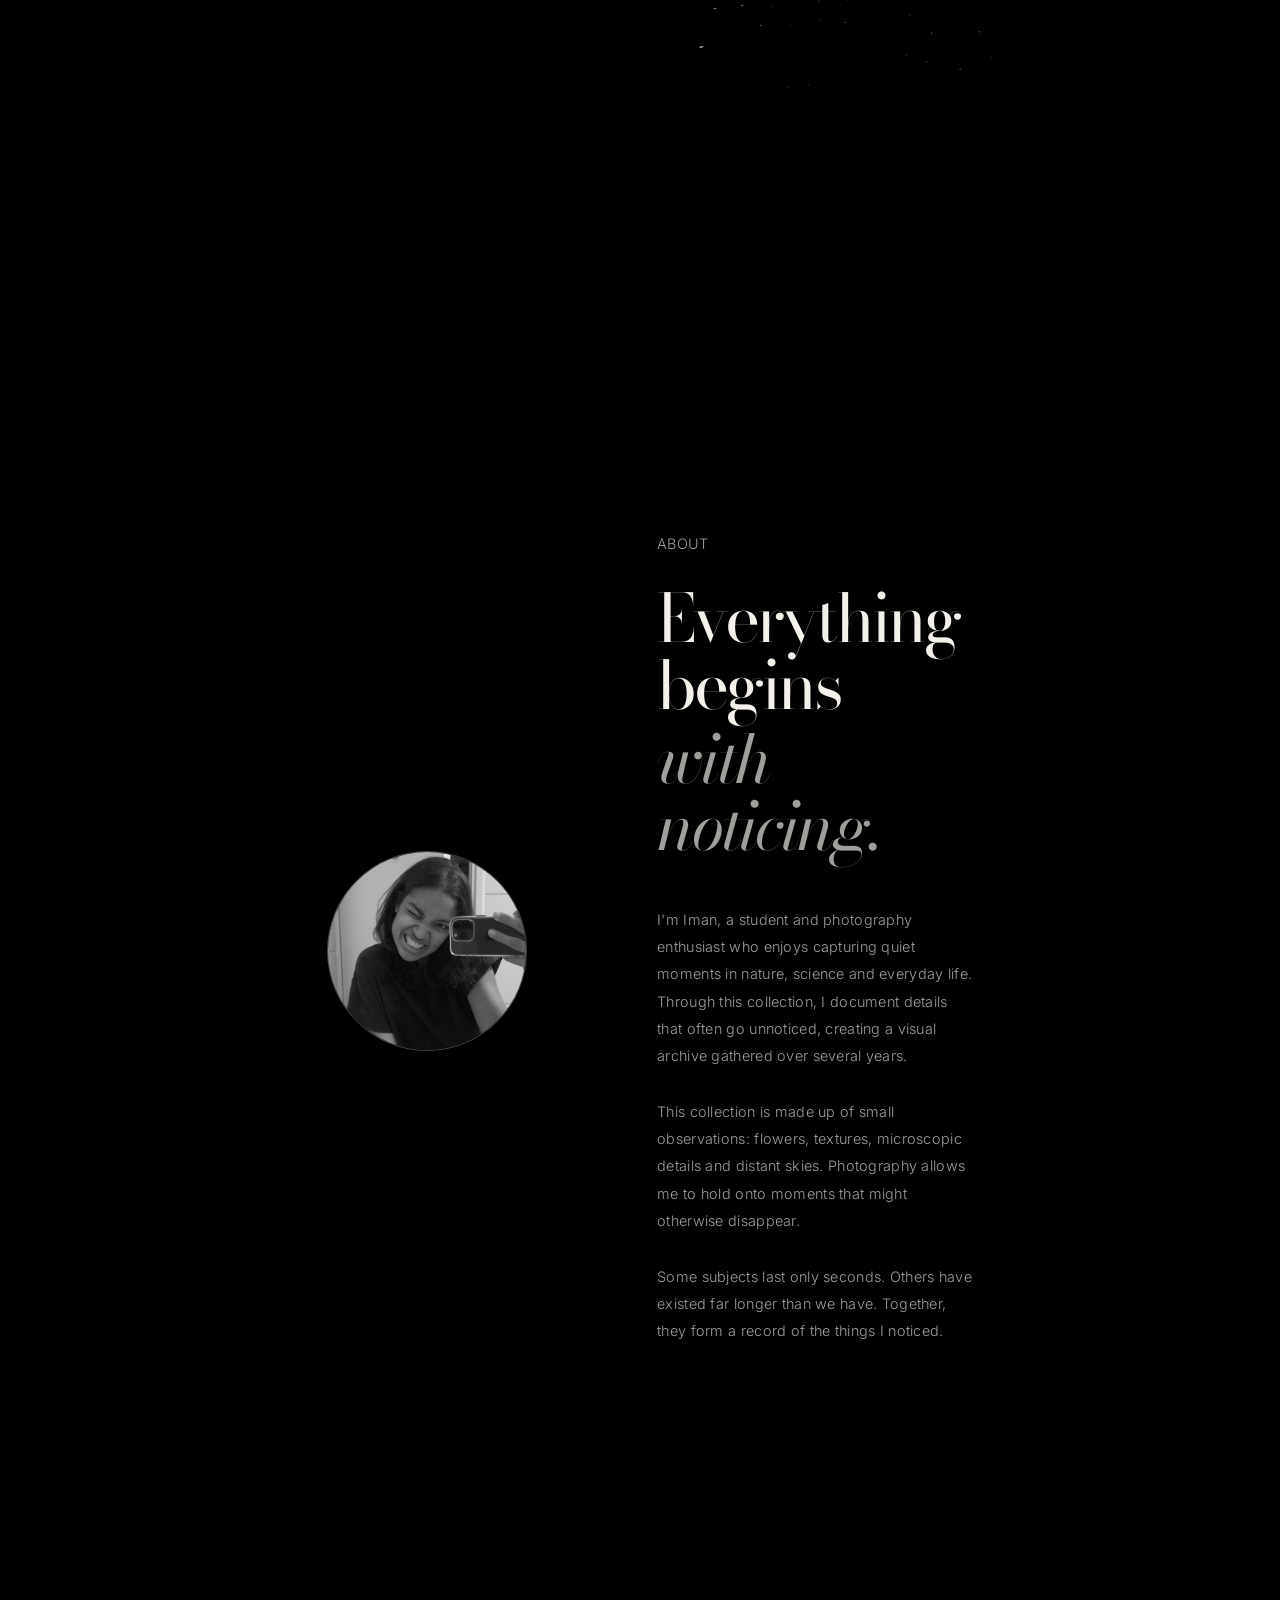
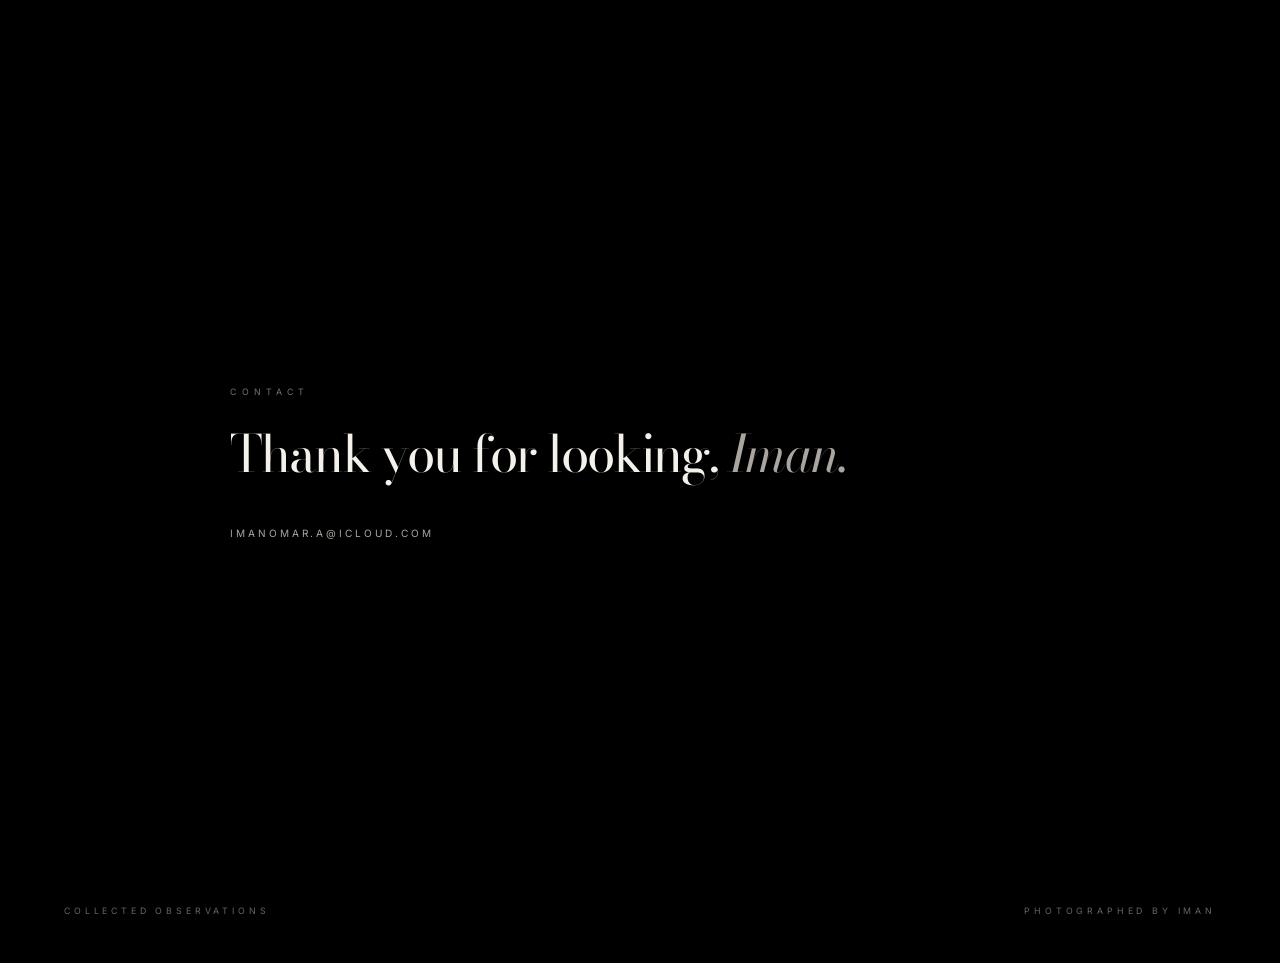
==== commit 7d3d2ebe: "Add profile image to about section" ====
--- a/index.html
+++ b/index.html
@@ -155,34 +155,44 @@
         </section>
 
         <section class="about" id="about">
-
+        
+            <div class="about-image">
+                <img src="images/iman.jpg" alt="Portrait of Iman">
+            </div>
+        
             <div class="about-content">
-
+        
                 <p class="section-label">
                     About
                 </p>
-
+        
                 <h2>
                     Everything begins
                     <em>with noticing.</em>
                 </h2>
-<p>'m Iman, a student and photography enthusiast who enjoys capturing quiet moments in nature, science and everyday life.
-Through this collection, I document the details that often go unnoticed, creating a visual archive of observations
-gathered over several years.</p>
+        
                 <p>
-                    This collection is made up of small observations: flowers,
-                    textures, microscopic details and distant skies. Photography
-                    allows me to hold onto moments that might otherwise disappear.
-                </p>
-
+                    I'm Iman, a student and photography enthusiast who enjoys capturing
+                    quiet moments in nature, science and everyday life. Through this
+                    collection, I document details that often go unnoticed, creating a
+                    visual archive gathered over several years.
+                </p>
+        
                 <p>
-                    Some subjects last only seconds. Others have existed far longer
-                    than we have. Together, they form a record of the things I noticed.
-                </p>
-            
-
-        </section>
-
+                    This collection is made up of small observations: flowers, textures,
+                    microscopic details and distant skies. Photography allows me to hold
+                    onto moments that might otherwise disappear.
+                </p>
+        
+                <p>
+                    Some subjects last only seconds. Others have existed far longer than
+                    we have. Together, they form a record of the things I noticed.
+                </p>
+        
+            </div>
+        
+        
+        </section>
         <section class="contact" id="contact">
 
             <p class="section-label">
--- a/styles.css
+++ b/styles.css
@@ -1,5 +1,6 @@
 @import url('https://fonts.googleapis.com/css2?family=Bodoni+Moda:opsz,wght@6..96,400;6..96,500&family=Cormorant+Garamond:wght@300;400&family=Inter:wght@300;400;500&display=swap');
-@import url('https://fonts.googleapis.com/css2?family=DM+Serif+Display:ital@0;1&display=swap');/* ==============================
+@import url('https://fonts.googleapis.com/css2?family=DM+Serif+Display:ital@0;1&display=swap');
+/* ==============================
    RESET
 ============================== */
 
@@ -837,6 +838,7 @@
     transform: scale(1.02);
 
 }
+
 .archive-notes {
 
     width: min(520px, 90%);
@@ -910,4 +912,148 @@
 
     font-weight: 600;
 
+}
+
+/* ==============================
+   ABOUT SECTION
+============================== */
+
+.about {
+    width: min(1180px, 88%);
+    margin: 180px auto;
+
+    display: grid;
+    grid-template-columns: 240px minmax(0, 1fr);
+    gap: 110px;
+    align-items: center;
+}
+
+.about-image {
+    display: flex;
+    justify-content: center;
+    align-items: center;
+}
+
+.about-image img {
+    width: 200px;
+    height: 200px;
+
+    display: block;
+    object-fit: cover;
+    object-position: center;
+
+    border-radius: 50%;
+    border: 1px solid rgba(255, 255, 255, 0.28);
+
+    filter: grayscale(100%) contrast(0.95);
+
+    transition:
+        filter 0.8s ease,
+        transform 0.8s ease;
+}
+
+.about-image img:hover {
+    filter: grayscale(0%);
+    transform: scale(1.025);
+}
+
+.about-content {
+    min-width: 0;
+    max-width: 760px;
+}
+
+.about .section-label {
+    margin: 0 0 28px;
+}
+
+.about h2 {
+    margin: 0 0 46px;
+
+    font-family: "Bodoni Moda", serif;
+    font-size: clamp(3rem, 5.2vw, 5.4rem);
+    font-weight: 400;
+    line-height: 1;
+    letter-spacing: -0.045em;
+
+    color: #f4f1eb;
+}
+
+.about h2 em {
+    display: block;
+
+    font-style: italic;
+    font-weight: 400;
+
+    color: rgba(244, 241, 235, 0.66);
+}
+
+.about-content p {
+    max-width: 720px;
+    margin: 0 0 28px;
+
+    font-family: "Inter", sans-serif;
+    font-size: 0.9rem;
+    font-weight: 300;
+    line-height: 1.9;
+    letter-spacing: 0.02em;
+
+    color: rgba(244, 241, 235, 0.66);
+}
+
+/* Tablet */
+
+@media screen and (max-width: 1000px) {
+    .about {
+        width: min(900px, 88%);
+        grid-template-columns: 180px minmax(0, 1fr);
+        gap: 70px;
+    }
+
+    .about-image img {
+        width: 165px;
+        height: 165px;
+    }
+
+    .about h2 {
+        font-size: clamp(2.8rem, 6vw, 4.5rem);
+    }
+}
+
+/* Phone */
+
+@media screen and (max-width: 768px) {
+    .about {
+        width: calc(100% - 48px);
+        margin: 120px auto;
+
+        display: flex;
+        flex-direction: column;
+        align-items: flex-start;
+        gap: 42px;
+    }
+
+    .about-image {
+        order: 2;
+        justify-content: flex-start;
+    }
+
+    .about-image img {
+        width: 135px;
+        height: 135px;
+    }
+
+    .about-content {
+        order: 1;
+        max-width: 100%;
+    }
+
+    .about h2 {
+        font-size: clamp(2.5rem, 12vw, 4rem);
+        margin-bottom: 34px;
+    }
+
+    .about-content p {
+        font-size: 0.84rem;
+        line-height: 1.8;
+    }
 }
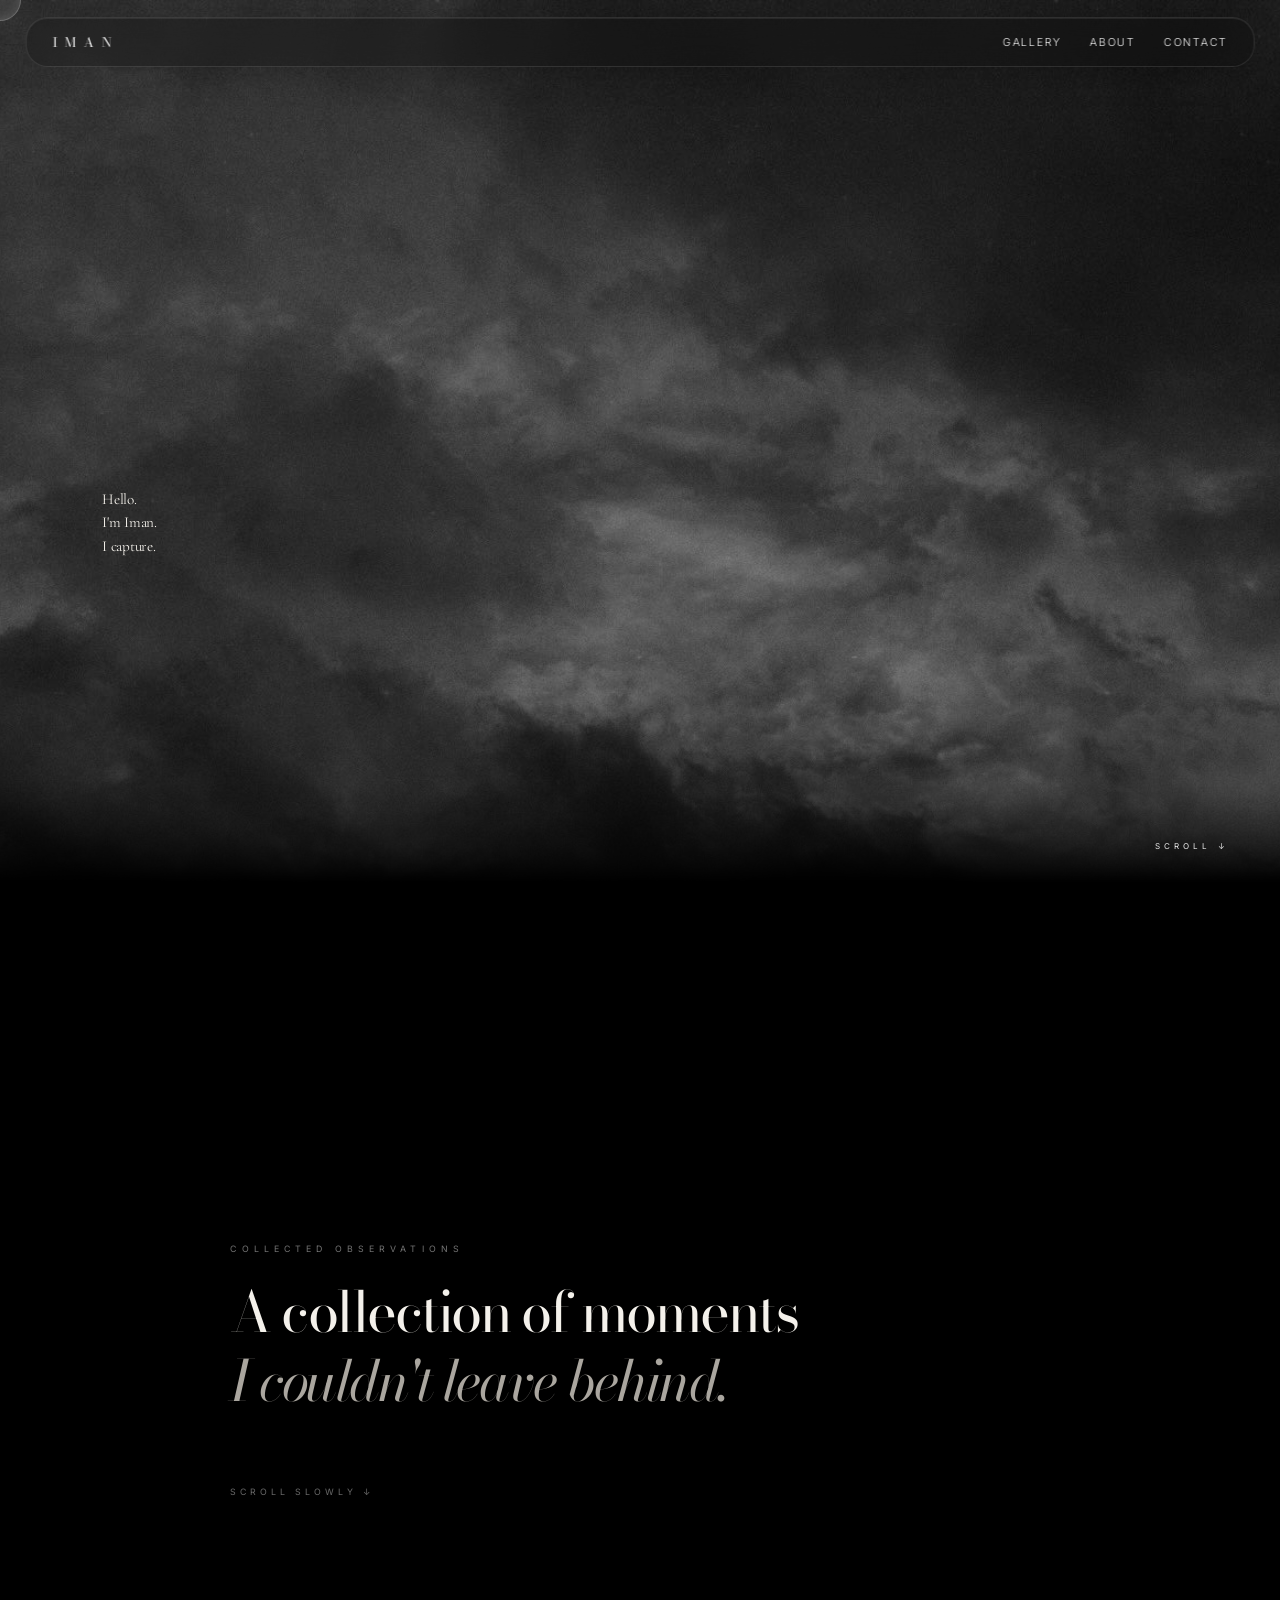
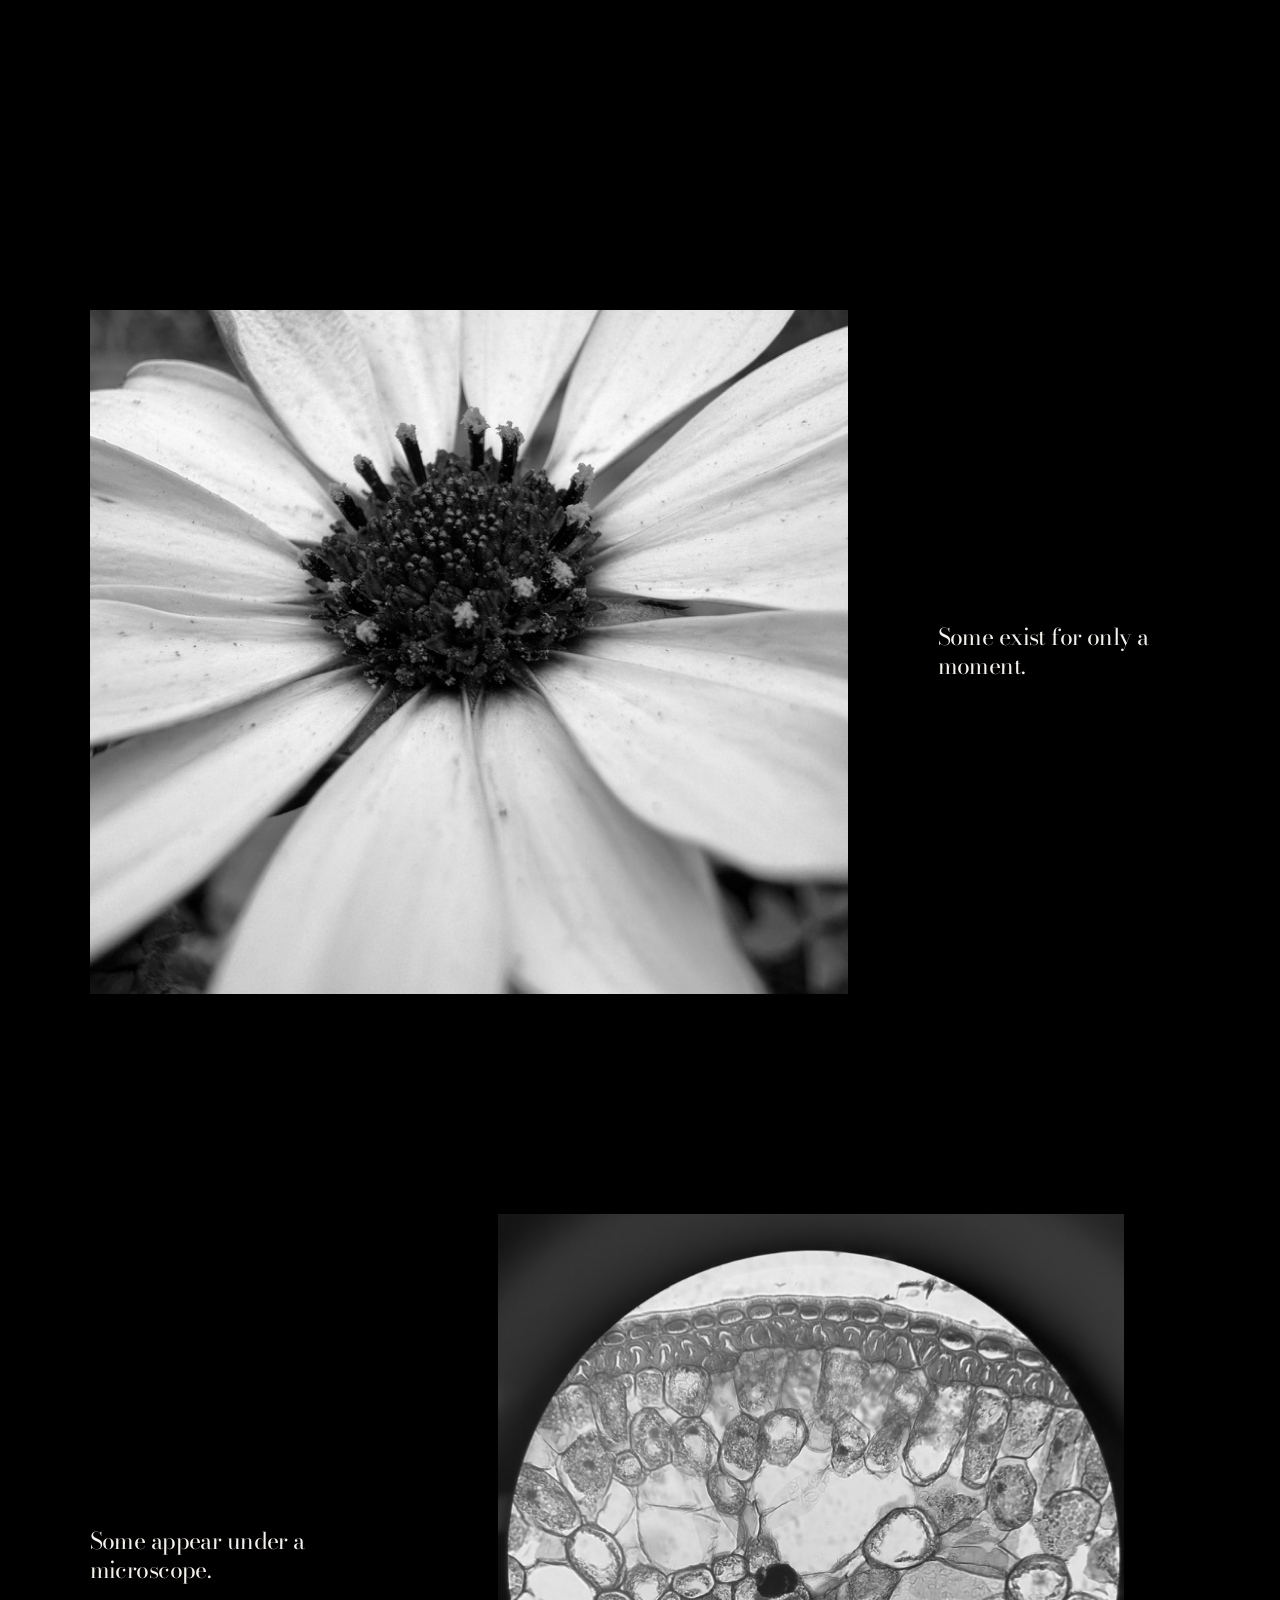
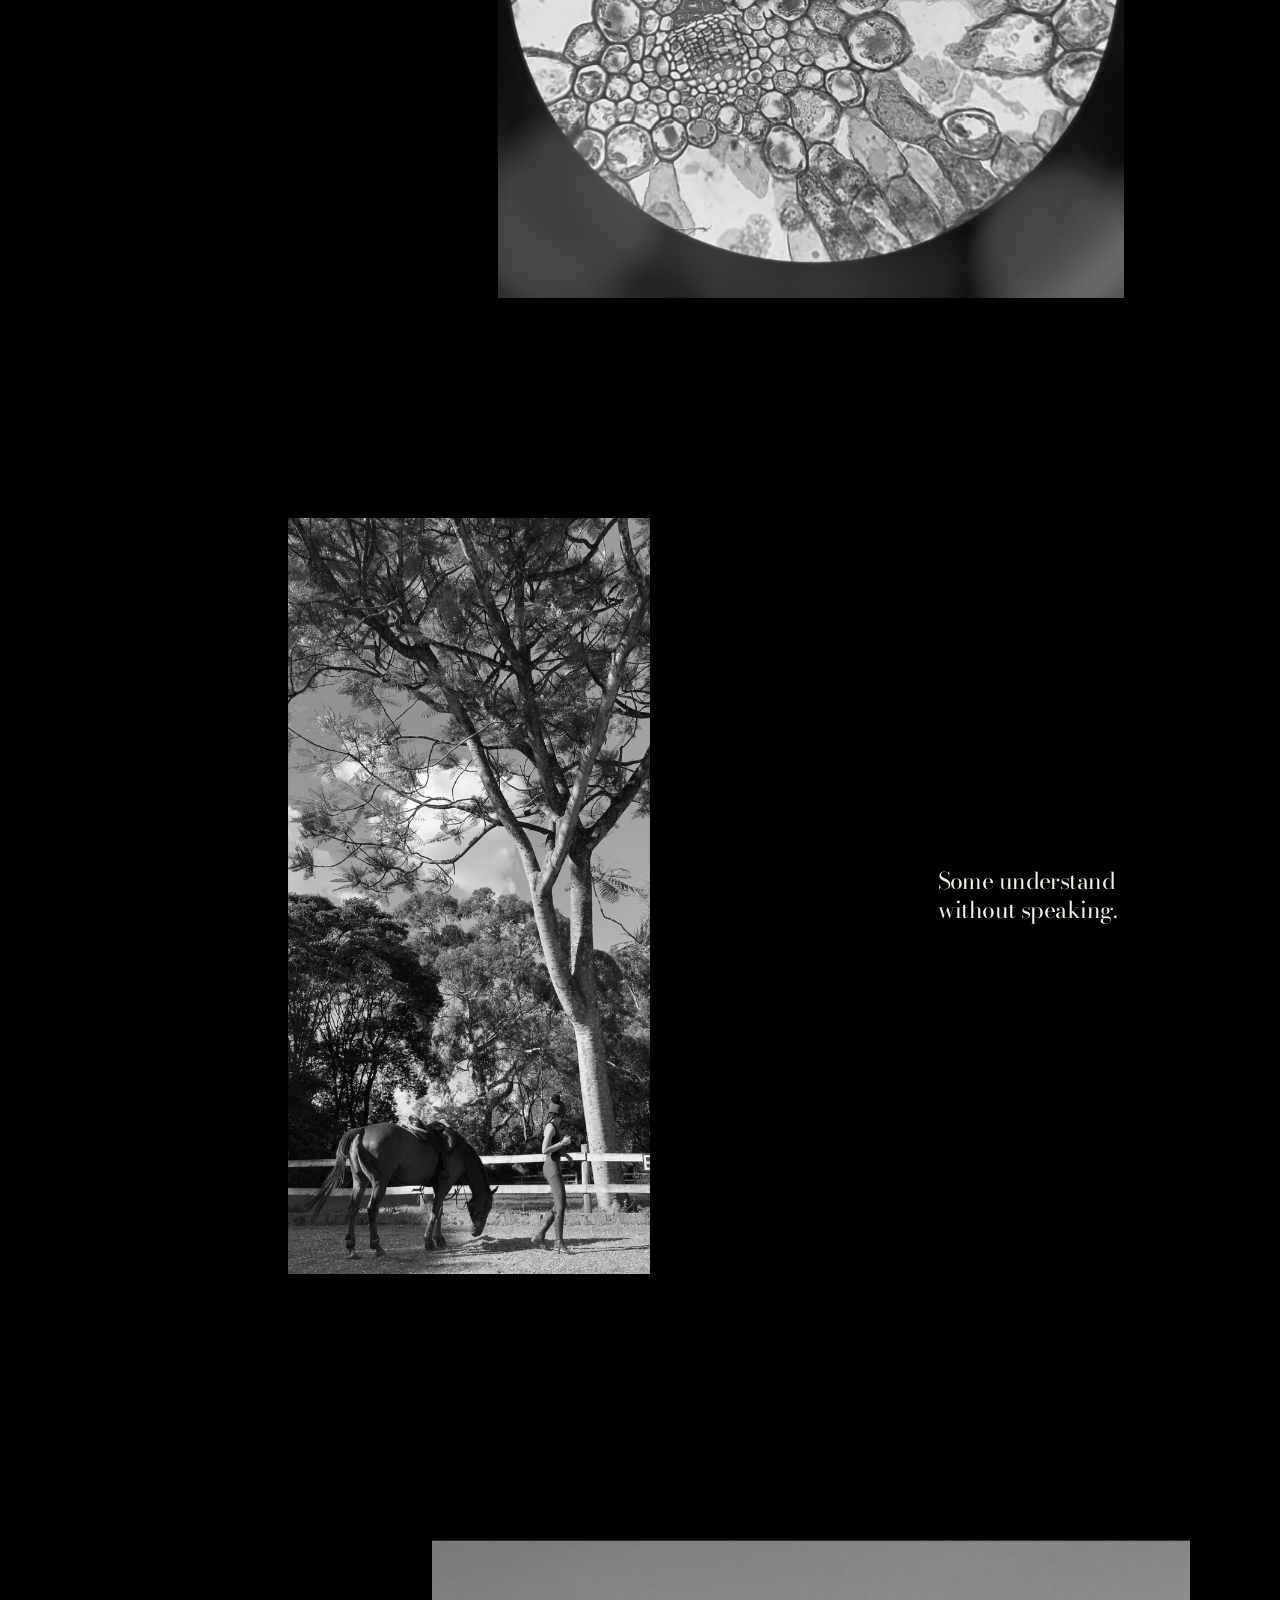
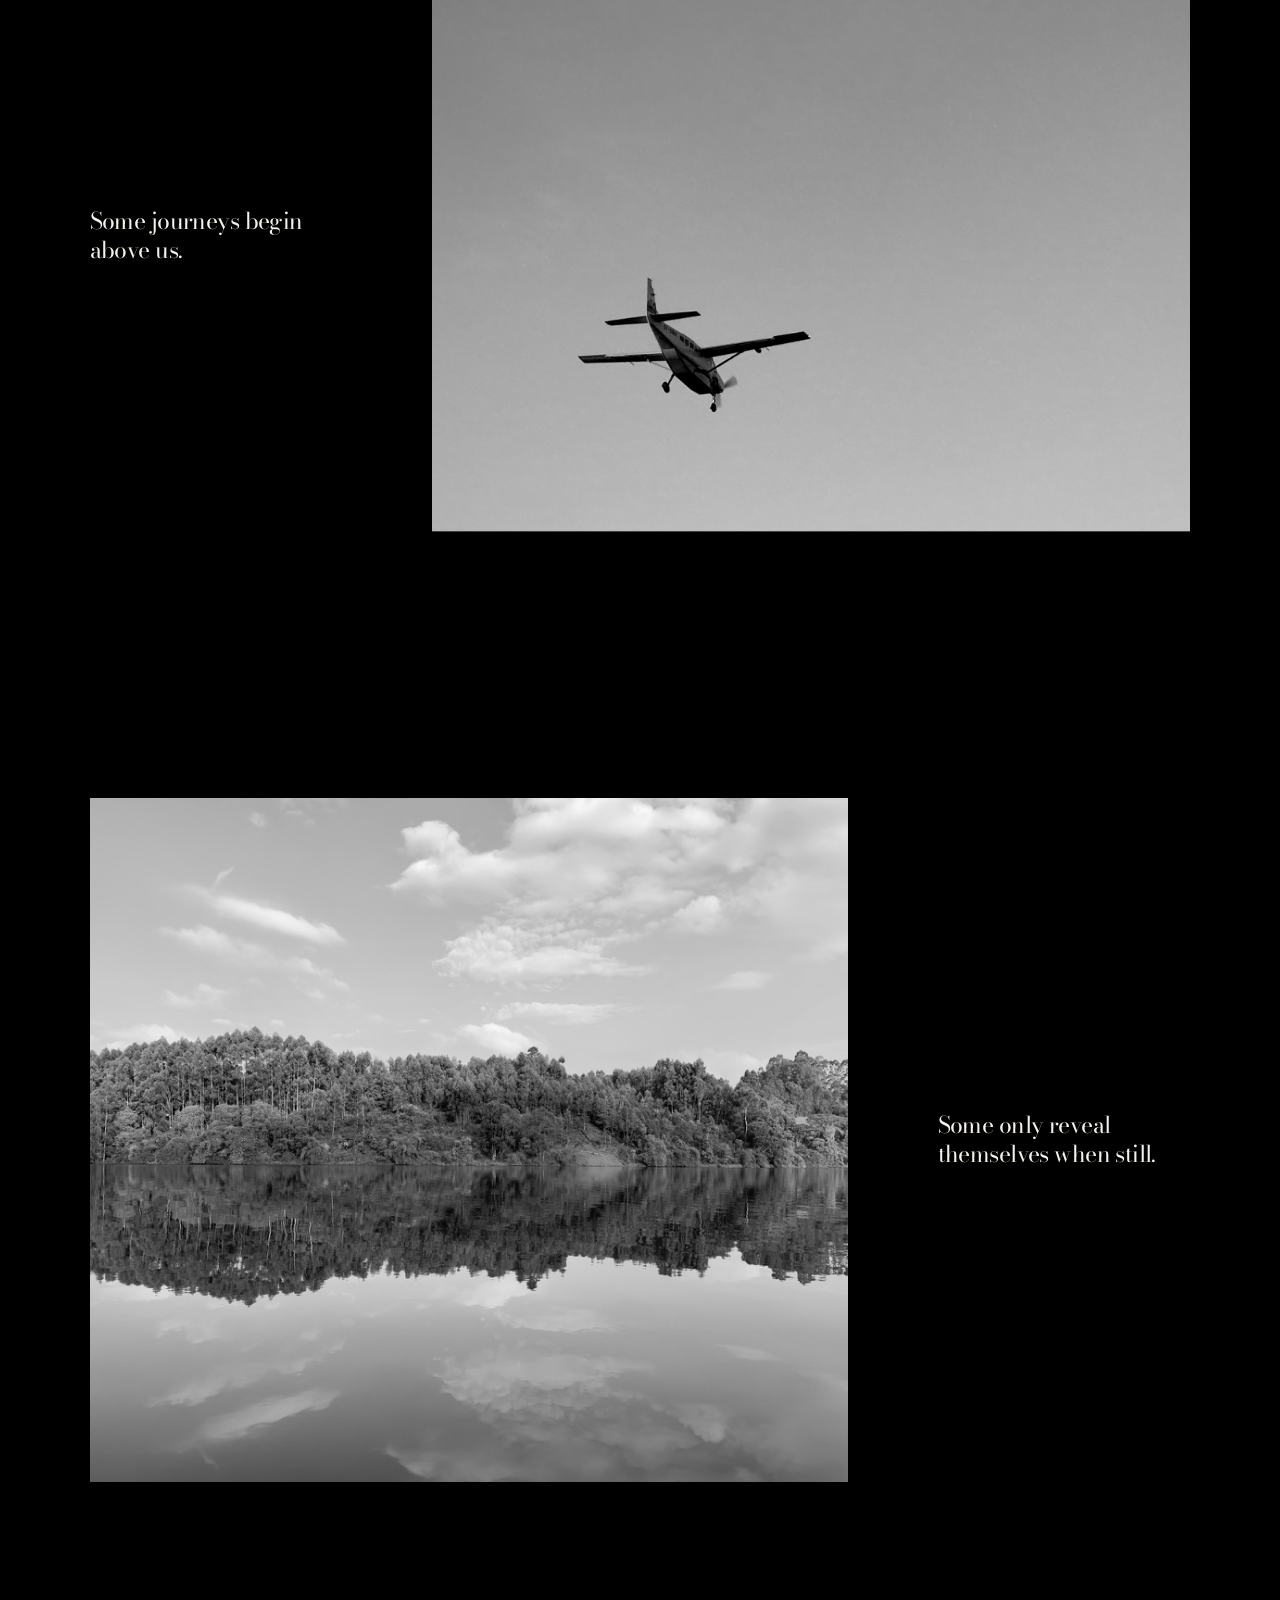
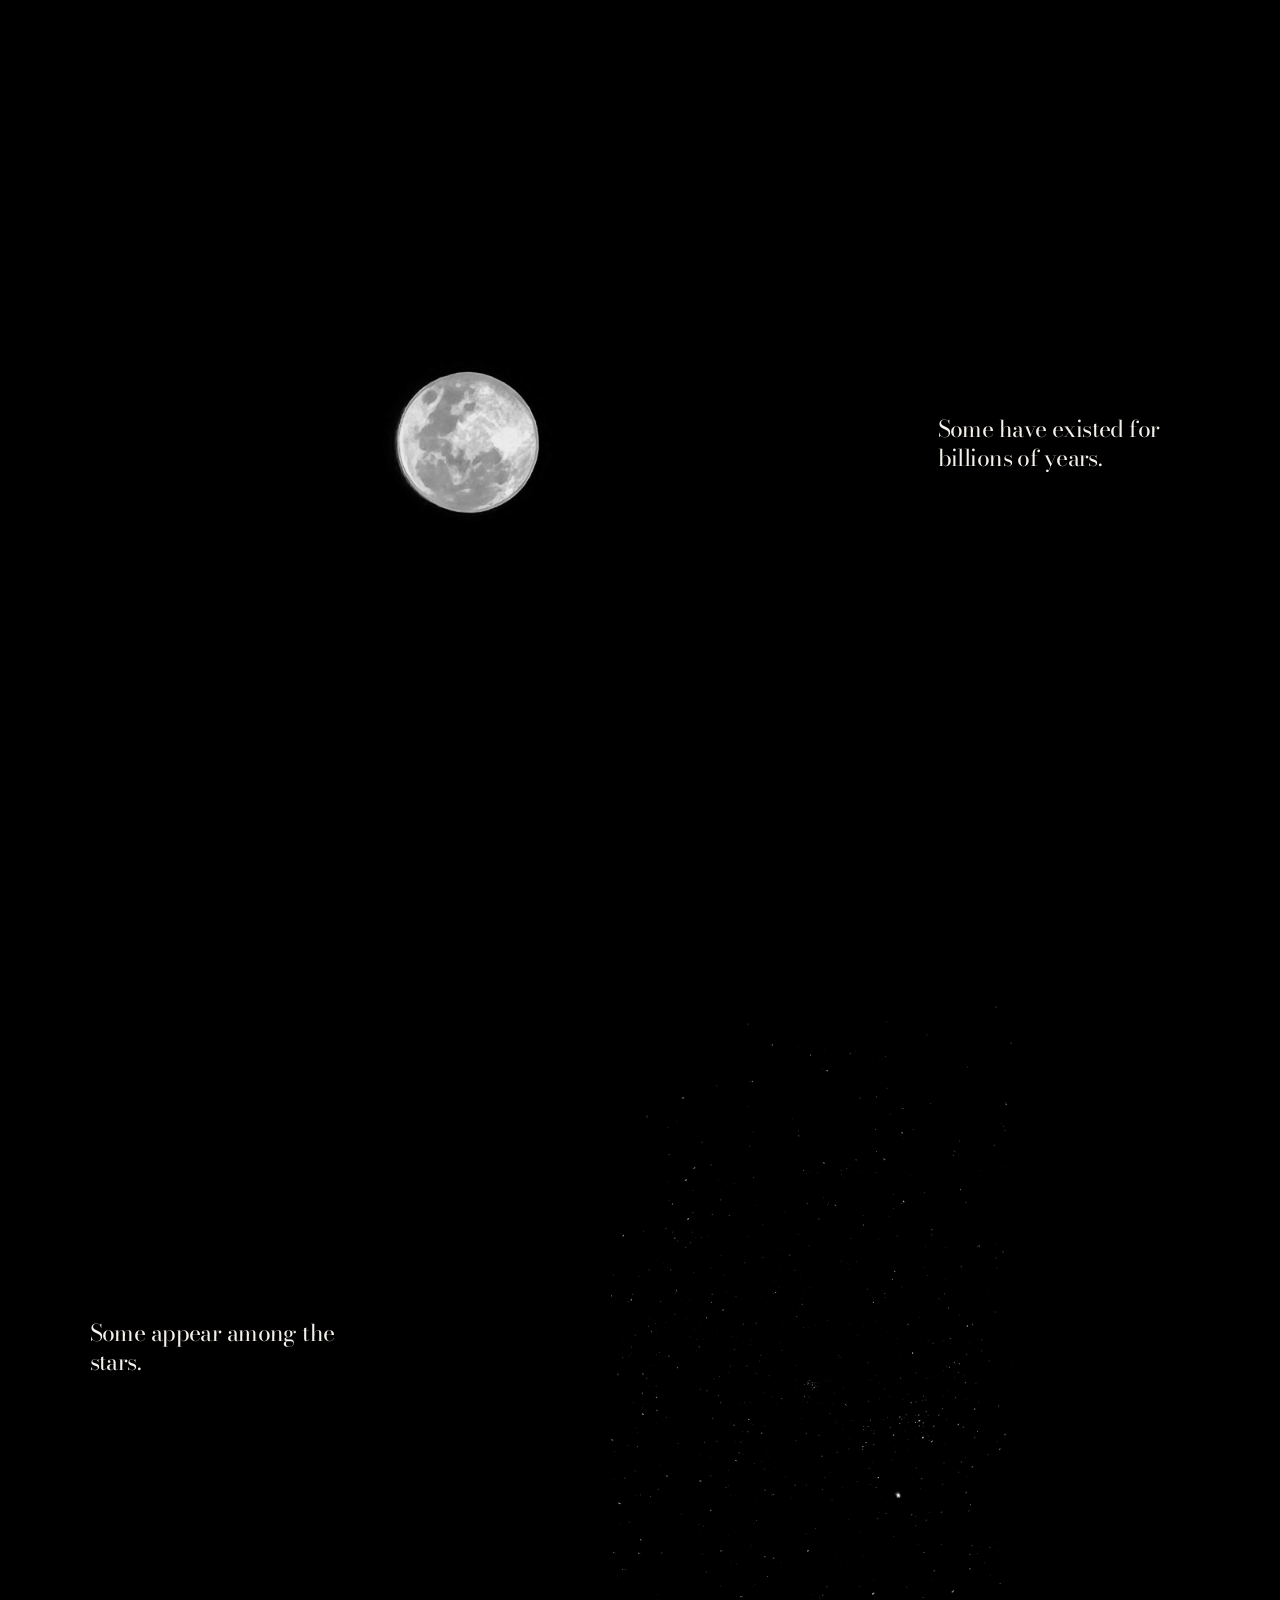
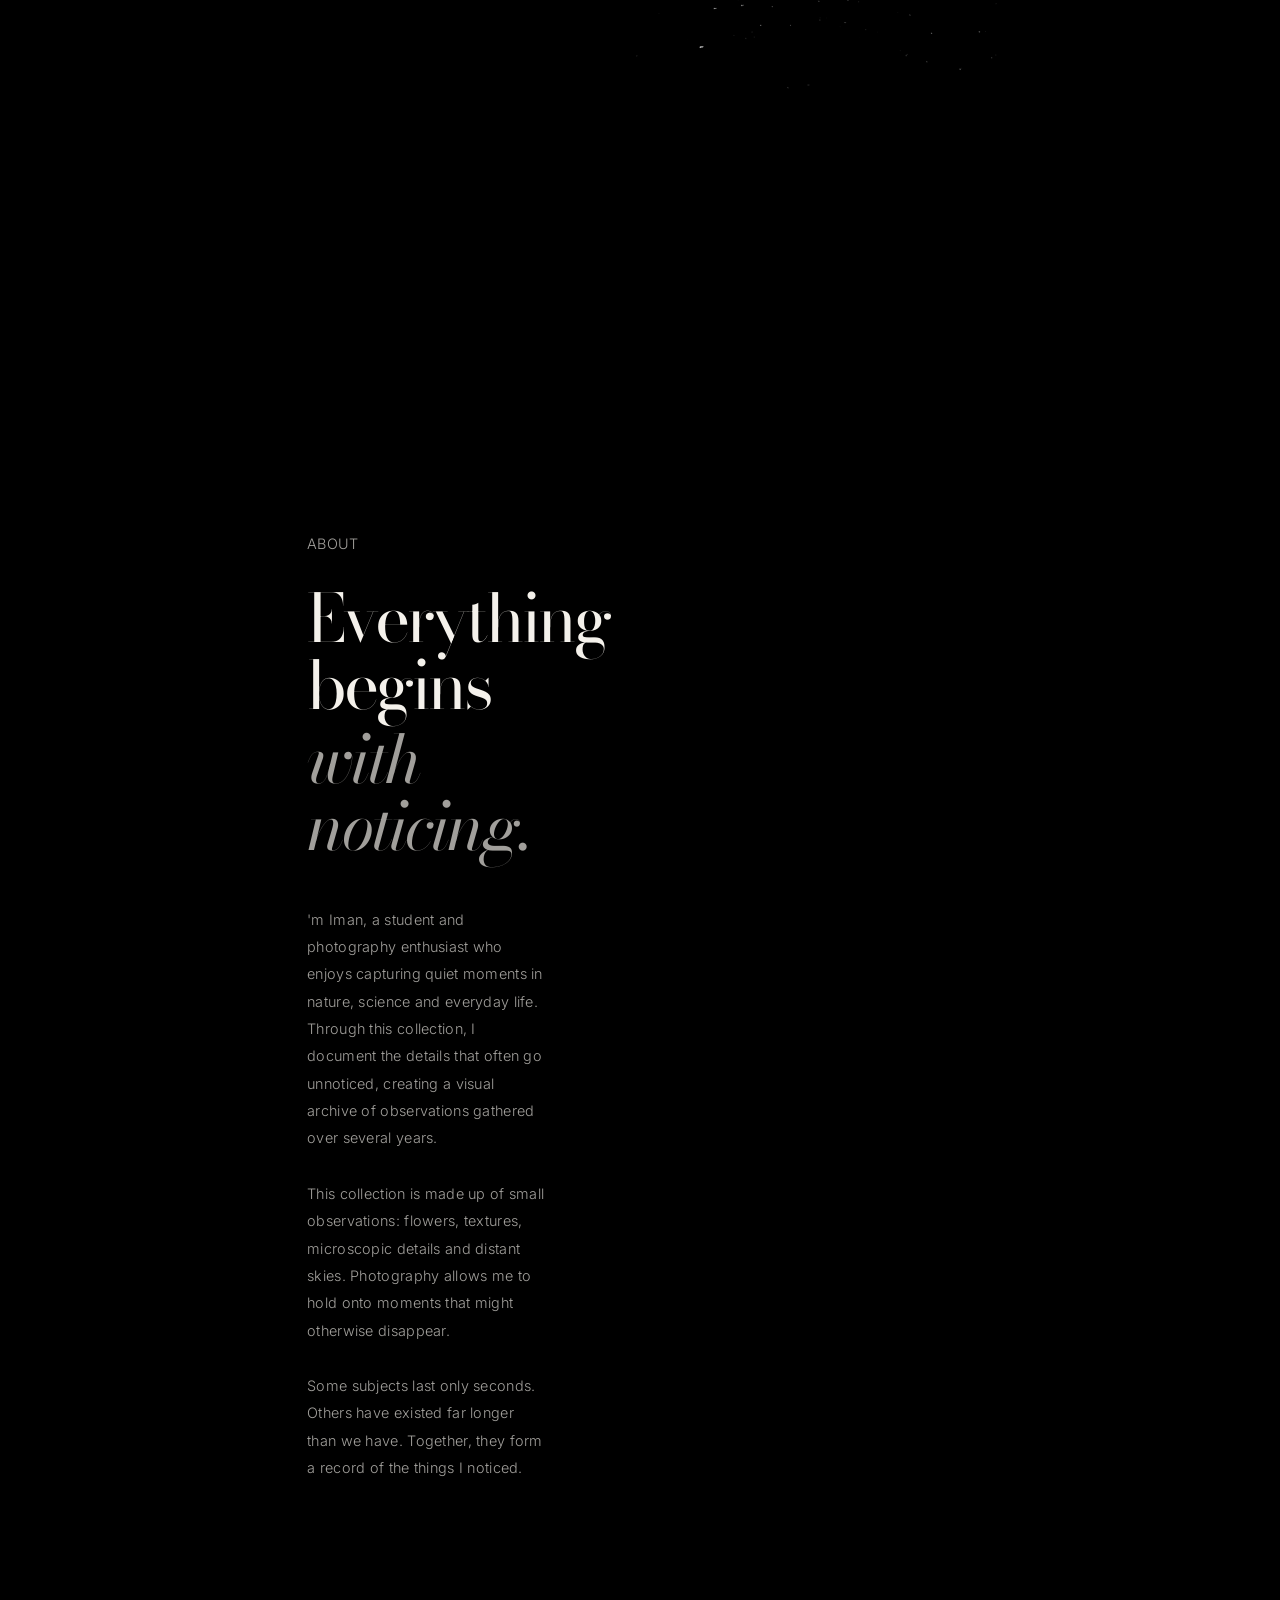
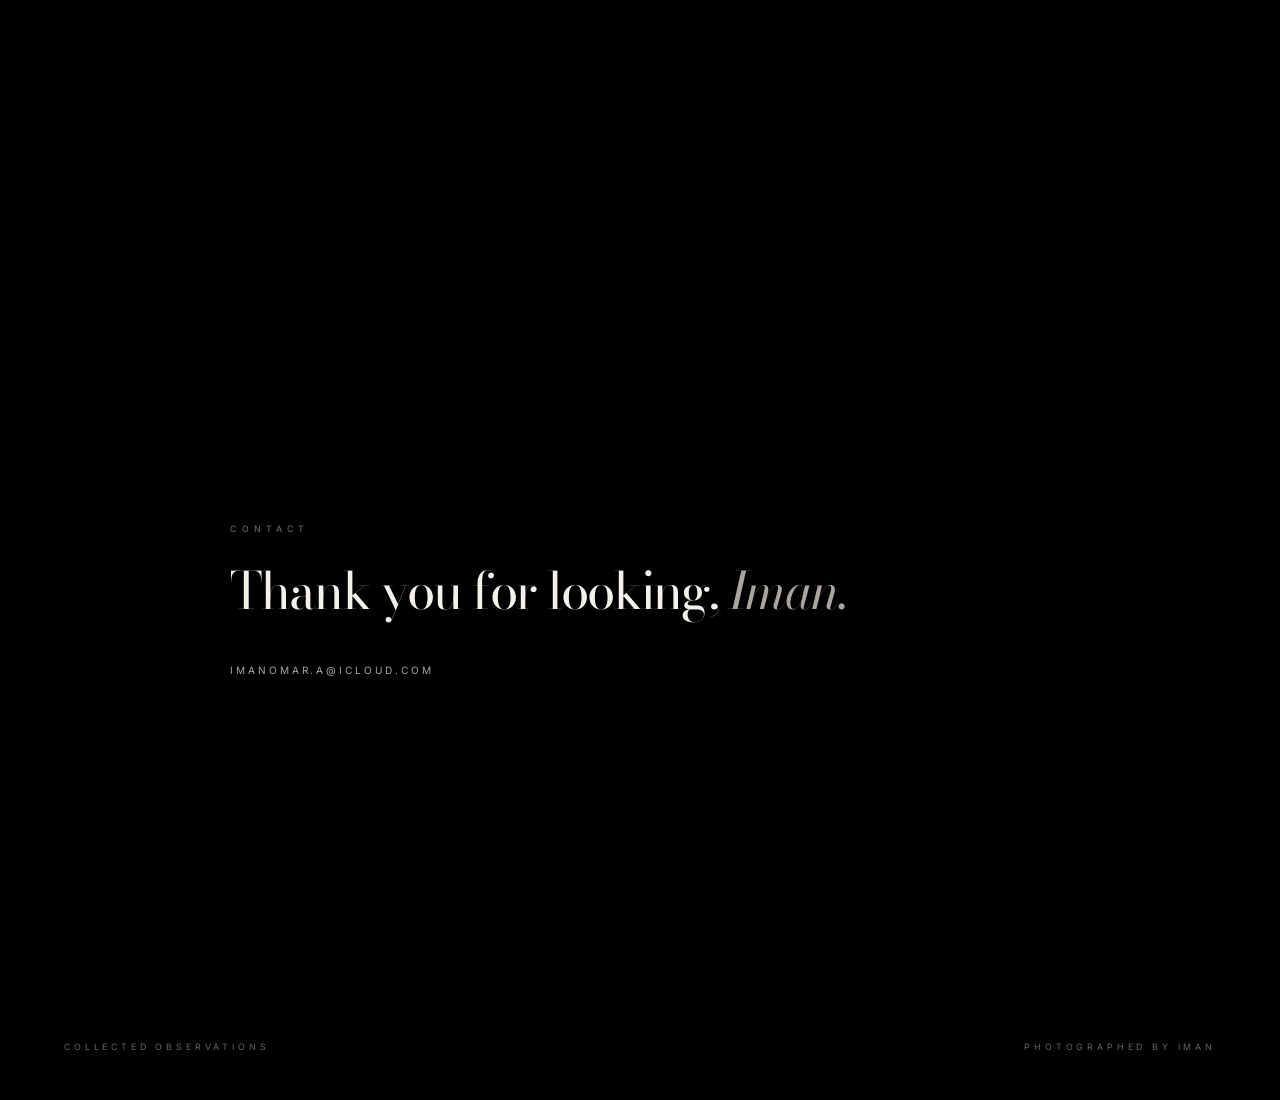
==== commit 81779c38: "Restore homepage" ====
--- a/index.html
+++ b/index.html
@@ -155,44 +155,34 @@
         </section>
 
         <section class="about" id="about">
-        
-            <div class="about-image">
-                <img src="images/iman.jpg" alt="Portrait of Iman">
-            </div>
-        
+
             <div class="about-content">
-        
+
                 <p class="section-label">
                     About
                 </p>
-        
+
                 <h2>
                     Everything begins
                     <em>with noticing.</em>
                 </h2>
-        
+<p>'m Iman, a student and photography enthusiast who enjoys capturing quiet moments in nature, science and everyday life.
+Through this collection, I document the details that often go unnoticed, creating a visual archive of observations
+gathered over several years.</p>
                 <p>
-                    I'm Iman, a student and photography enthusiast who enjoys capturing
-                    quiet moments in nature, science and everyday life. Through this
-                    collection, I document details that often go unnoticed, creating a
-                    visual archive gathered over several years.
+                    This collection is made up of small observations: flowers,
+                    textures, microscopic details and distant skies. Photography
+                    allows me to hold onto moments that might otherwise disappear.
                 </p>
-        
+
                 <p>
-                    This collection is made up of small observations: flowers, textures,
-                    microscopic details and distant skies. Photography allows me to hold
-                    onto moments that might otherwise disappear.
+                    Some subjects last only seconds. Others have existed far longer
+                    than we have. Together, they form a record of the things I noticed.
                 </p>
-        
-                <p>
-                    Some subjects last only seconds. Others have existed far longer than
-                    we have. Together, they form a record of the things I noticed.
-                </p>
-        
-            </div>
-        
-        
-        </section>
+            
+
+        </section>
+
         <section class="contact" id="contact">
 
             <p class="section-label">
--- a/styles.css
+++ b/styles.css
@@ -813,30 +813,68 @@
 
 }
 
-.gallery-grid img {
-
-    width: 100%;
-
-    aspect-ratio: 4/5;
-
+.gallery-item {
+    position: relative;
+    aspect-ratio: 4 / 5;
+    overflow: visible;
+    z-index: 1;
+}
+
+.gallery-item img {
+    width: 100%;
+    height: 100%;
     object-fit: cover;
 
     filter: grayscale(100%);
+    opacity: 1;
 
     transition:
-
-        filter 1s ease,
-
-        transform 1.2s cubic-bezier(.22, 1, .36, 1);
-
-}
-
-.gallery-grid img:hover {
+        filter 0.8s ease,
+        opacity 0.8s ease,
+        transform 0.8s cubic-bezier(.22, 1, .36, 1),
+        box-shadow 0.8s ease;
+
+    transform-origin: center bottom;
+}
+.gallery-item:hover {
+    z-index: 20;
+}
+
+.gallery-item:hover img {
+    height: auto;
+    min-height: 100%;
+    object-fit: contain;
 
     filter: grayscale(0%);
-
-    transform: scale(1.02);
-
+    transform: translateY(-30px) scale(1.05);
+
+    background: #000000;
+
+    box-shadow:
+        0 30px 60px rgba(0, 0, 0, 0.65);
+}
+.gallery-grid {
+    overflow: visible;
+}
+/* Dim the other photos when the gallery is being hovered */
+
+.gallery-grid:hover .gallery-item:not(:hover) img {
+    filter: grayscale(100%) brightness(0.35);
+    transform: scale(0.97);
+    opacity: 0.65;
+}
+
+
+/* Keep the selected photo bright and floating */
+
+.gallery-item:hover img {
+    filter: grayscale(0%) brightness(1);
+    opacity: 1;
+
+    transform: translateY(-30px) scale(1.08);
+
+    box-shadow:
+        0 30px 70px rgba(0, 0, 0, 0.75);
 }
 
 .archive-notes {
